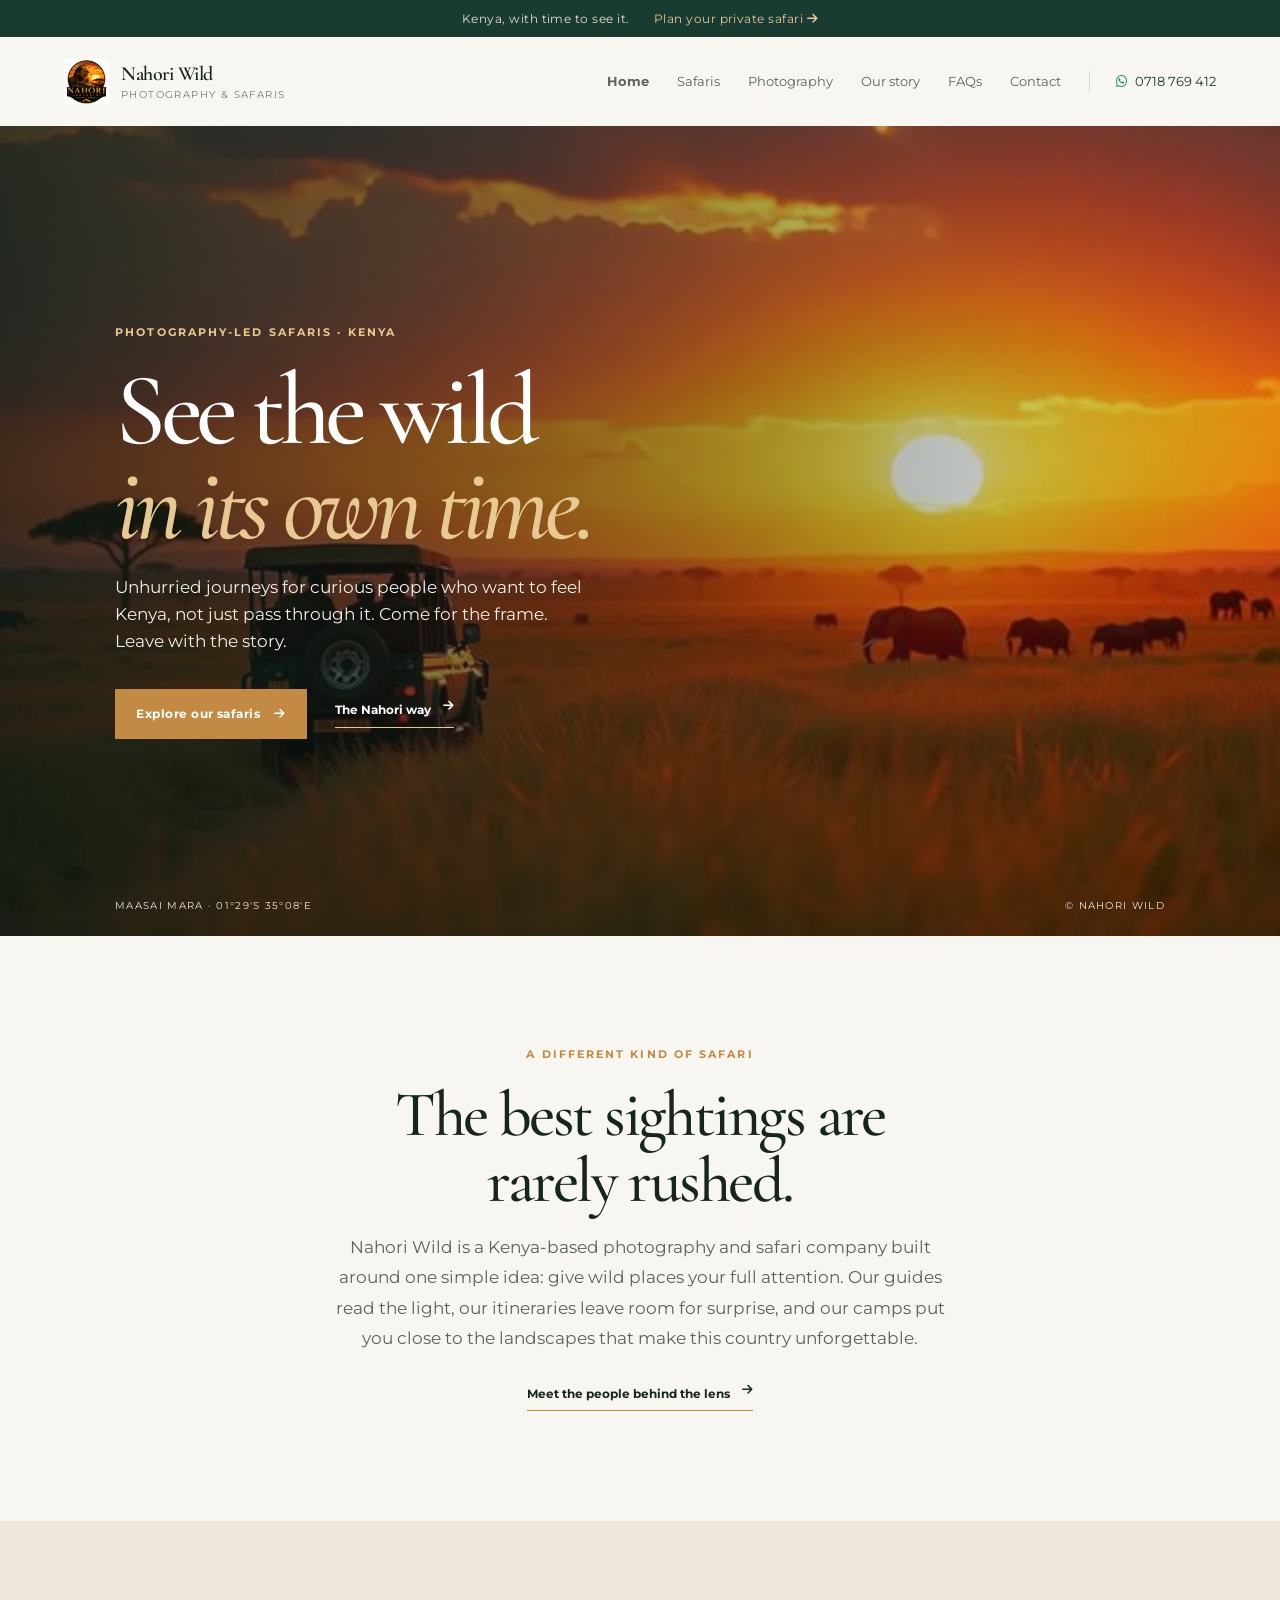
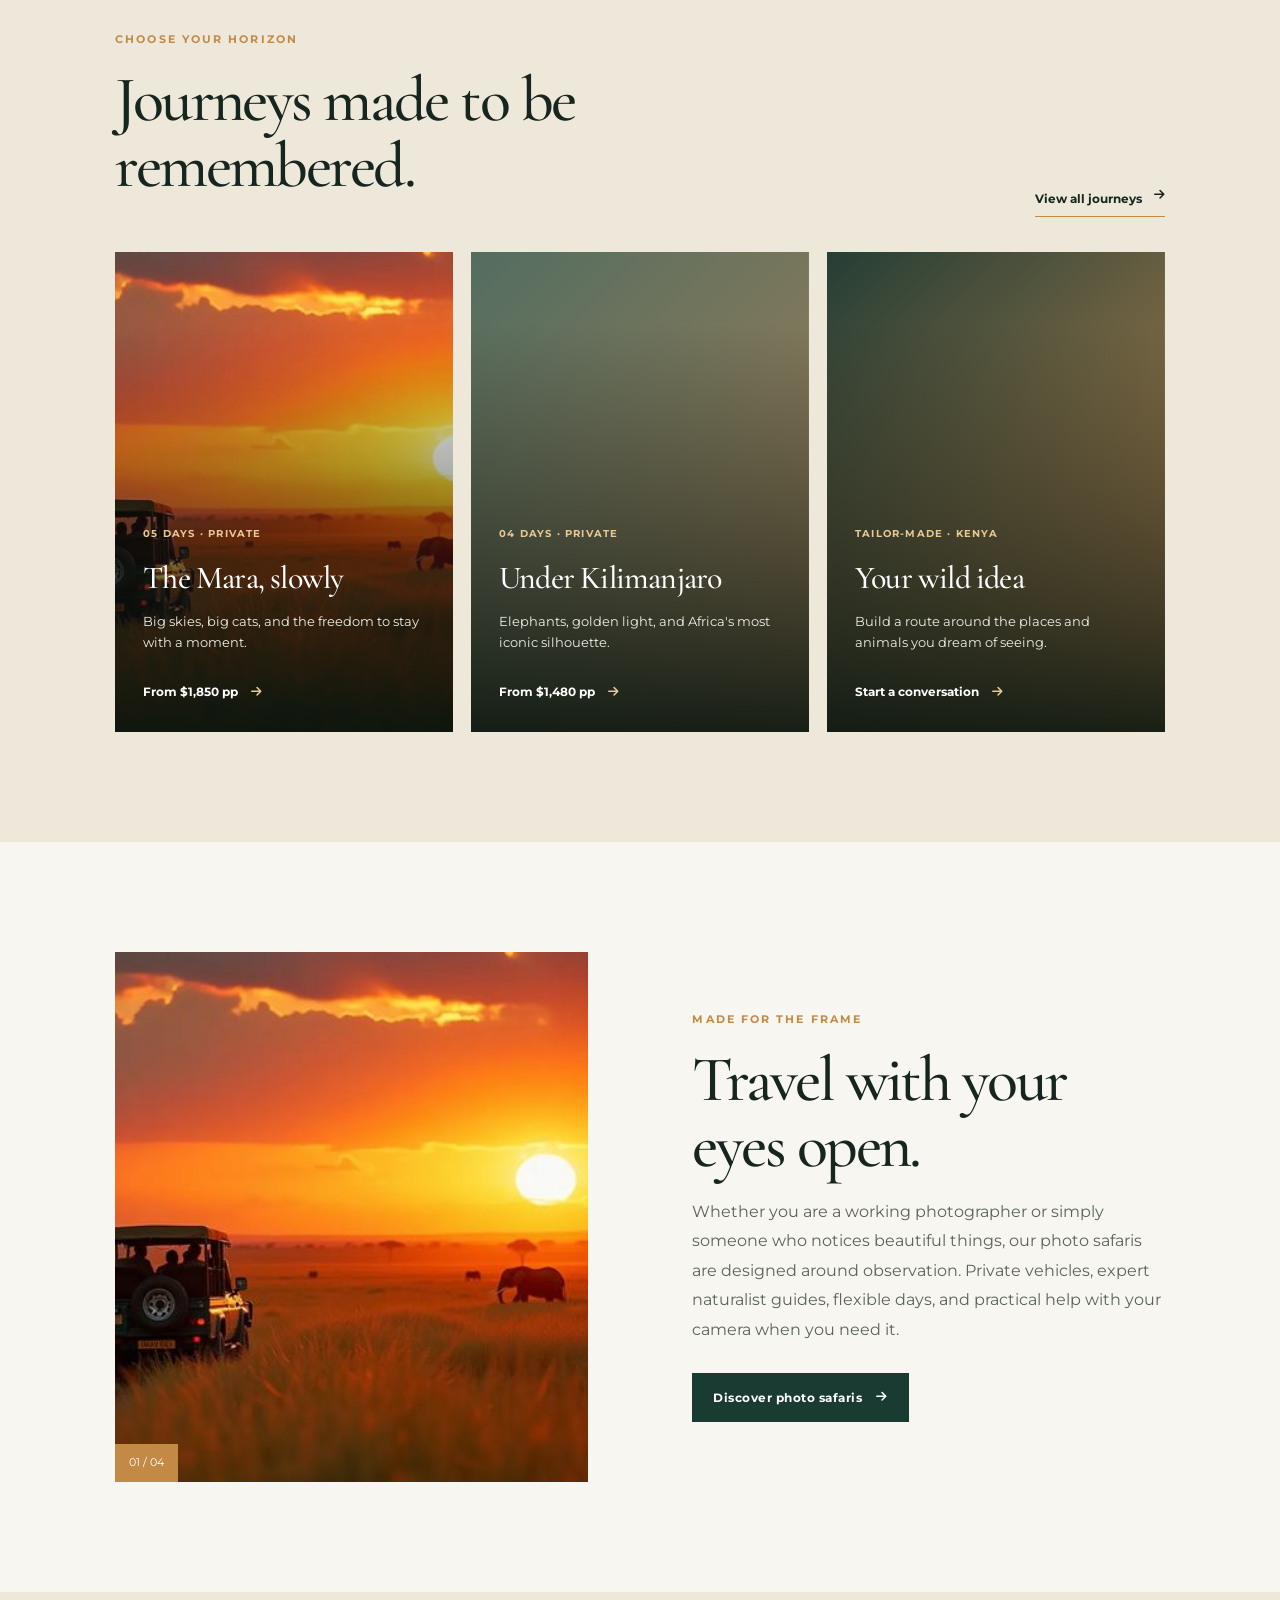
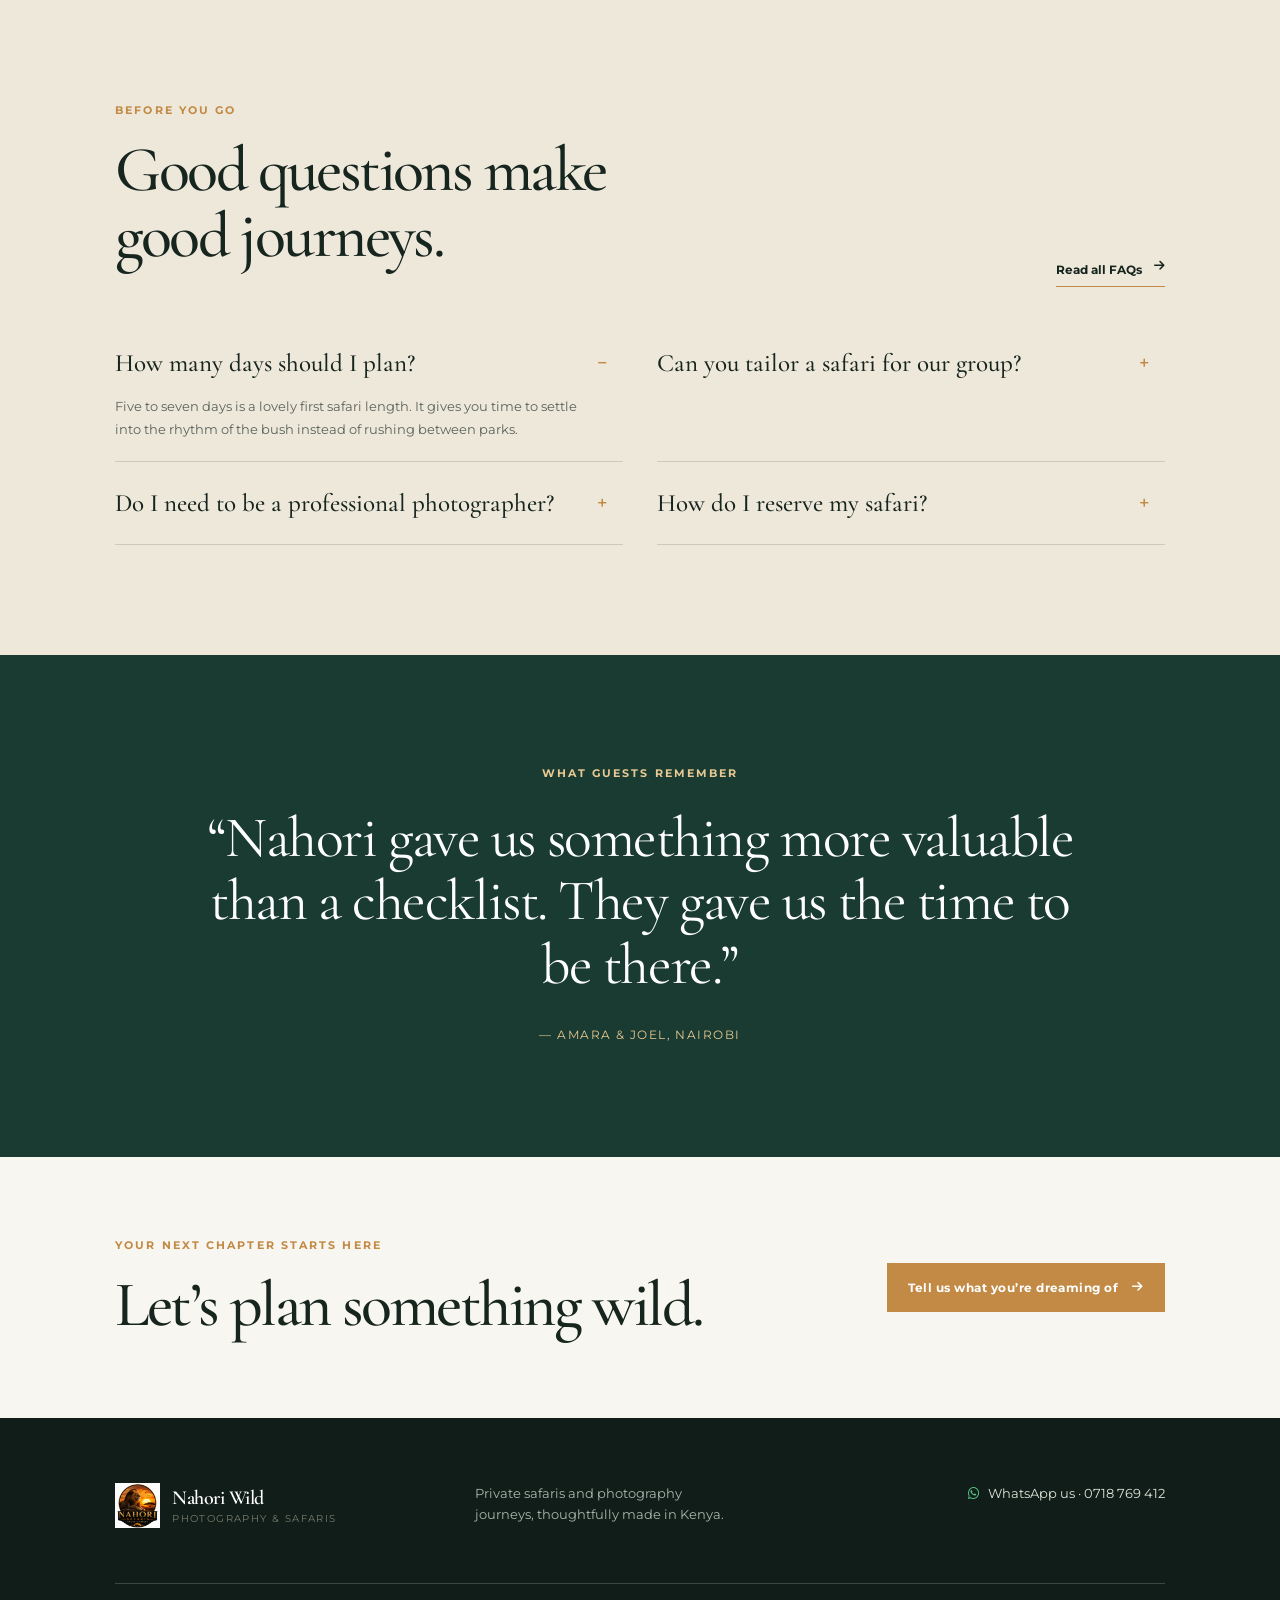
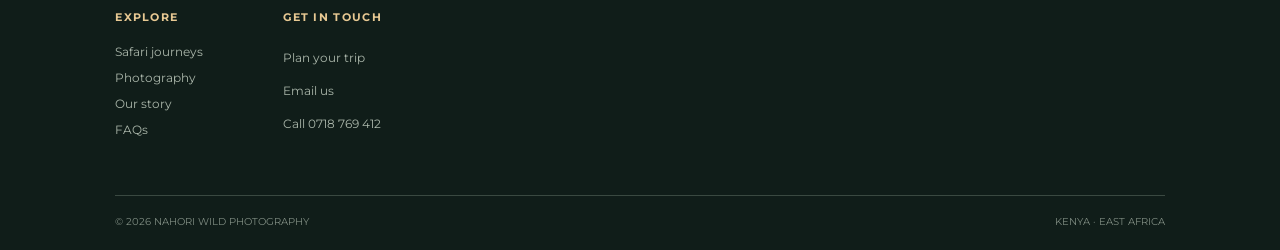
==== index.html @ 4f6eca22 "first commit" ====
<!DOCTYPE html>
<html lang="en">
<head>
  <meta charset="UTF-8"><meta name="viewport" content="width=device-width, initial-scale=1.0">
  <meta name="description" content="Nahori Wild Photography creates thoughtful photography safaris and private Kenya journeys in the Maasai Mara and beyond.">
  <title>Nahori Wild Photography | Kenya, Seen Wildly</title>
  <link rel="preconnect" href="https://fonts.googleapis.com"><link rel="preconnect" href="https://fonts.gstatic.com" crossorigin>
  <link href="https://fonts.googleapis.com/css2?family=DM+Sans:wght@400;500;600;700&family=Fraunces:opsz,wght@9..144,500;600;700&display=swap" rel="stylesheet"><link rel="stylesheet" href="https://cdnjs.cloudflare.com/ajax/libs/font-awesome/6.5.2/css/all.min.css"><link rel="stylesheet" href="index.css">
</head>
<body>
  <div class="announcement"><span>Kenya, with time to see it.</span><a href="contact.html">Plan your private safari <i class="fa-solid fa-arrow-right"></i></a></div>
  <header class="site-header"><a class="brand" href="index.html"><img src="images/logo.png" alt="Nahori Wild Photography logo"><span><strong>Nahori Wild</strong><small>Photography &amp; Safaris</small></span></a><button class="menu-toggle" aria-label="Open navigation"><i class="fa-solid fa-bars"></i></button><nav class="main-nav"><a class="active" href="index.html">Home</a><a href="safaris.html">Safaris</a><a href="photography.html">Photography</a><a href="about.html">Our story</a><a href="faq.html">FAQs</a><a href="contact.html">Contact</a><a class="nav-call" href="https://wa.me/254718769412"><i class="fa-brands fa-whatsapp"></i> 0718 769 412</a></nav></header>
  <main>
    <section class="hero-home"><div class="hero-copy"><p class="eyebrow light">Photography-led safaris · Kenya</p><h1>See the wild<br><em>in its own time.</em></h1><p class="hero-lede">Unhurried journeys for curious people who want to feel Kenya, not just pass through it. Come for the frame. Leave with the story.</p><div class="hero-actions"><a class="button button-gold" href="safaris.html">Explore our safaris <i class="fa-solid fa-arrow-right"></i></a><a class="text-link light" href="photography.html">The Nahori way <i class="fa-solid fa-arrow-right"></i></a></div></div><div class="hero-credit"><span>Maasai Mara · 01°29′S 35°08′E</span><span>© Nahori Wild</span></div></section>
    <section class="intro section-pad narrow"><p class="eyebrow">A different kind of safari</p><h2>The best sightings are rarely rushed.</h2><p class="intro-text">Nahori Wild is a Kenya-based photography and safari company built around one simple idea: give wild places your full attention. Our guides read the light, our itineraries leave room for surprise, and our camps put you close to the landscapes that make this country unforgettable.</p><a class="text-link" href="about.html">Meet the people behind the lens <i class="fa-solid fa-arrow-right"></i></a></section>
    <section class="feature-band section-pad"><div class="section-heading"><p class="eyebrow">Choose your horizon</p><h2>Journeys made to be remembered.</h2><a class="text-link" href="safaris.html">View all journeys <i class="fa-solid fa-arrow-right"></i></a></div><div class="journey-grid"><a class="journey-card journey-mara" href="safaris.html#mara"><div><span>05 days · private</span><h3>The Mara, slowly</h3><p>Big skies, big cats, and the freedom to stay with a moment.</p><strong>From $1,850 pp <i class="fa-solid fa-arrow-right"></i></strong></div></a><a class="journey-card journey-amboseli" href="safaris.html#amboseli"><div><span>04 days · private</span><h3>Under Kilimanjaro</h3><p>Elephants, golden light, and Africa's most iconic silhouette.</p><strong>From $1,480 pp <i class="fa-solid fa-arrow-right"></i></strong></div></a><a class="journey-card journey-custom" href="contact.html"><div><span>Tailor-made · Kenya</span><h3>Your wild idea</h3><p>Build a route around the places and animals you dream of seeing.</p><strong>Start a conversation <i class="fa-solid fa-arrow-right"></i></strong></div></a></div></section>
    <section class="split-story section-pad"><div class="story-image"><img src="images/hero.jpeg" alt="Wildlife and landscape of the Maasai Mara"><span>01 / 04</span></div><div class="story-copy"><p class="eyebrow">Made for the frame</p><h2>Travel with your eyes open.</h2><p>Whether you are a working photographer or simply someone who notices beautiful things, our photo safaris are designed around observation. Private vehicles, expert naturalist guides, flexible days, and practical help with your camera when you need it.</p><a class="button button-dark" href="photography.html">Discover photo safaris <i class="fa-solid fa-arrow-right"></i></a></div></section>
    <section class="faq-home section-pad"><div class="section-heading"><p class="eyebrow">Before you go</p><h2>Good questions make good journeys.</h2><a class="text-link" href="faq.html">Read all FAQs <i class="fa-solid fa-arrow-right"></i></a></div><div class="faq-home-grid"><details open><summary>How many days should I plan?</summary><p>Five to seven days is a lovely first safari length. It gives you time to settle into the rhythm of the bush instead of rushing between parks.</p></details><details><summary>Can you tailor a safari for our group?</summary><p>Yes. We shape every private journey around your dates, interests, pace, accommodation style, and budget.</p></details><details><summary>Do I need to be a professional photographer?</summary><p>Not at all. Our photography journeys welcome phone photographers, beginners, enthusiasts, and working professionals.</p></details><details><summary>How do I reserve my safari?</summary><p>Send us an enquiry or WhatsApp us on 0718 769 412. We will talk through your idea and prepare a tailored proposal.</p></details></div></section>
    <section class="quote-section"><p class="eyebrow light">What guests remember</p><blockquote>“Nahori gave us something more valuable than a checklist. They gave us the time to be there.”</blockquote><cite>— Amara &amp; Joel, Nairobi</cite></section><section class="cta-strip"><div><p class="eyebrow">Your next chapter starts here</p><h2>Let’s plan something wild.</h2></div><a class="button button-gold" href="contact.html">Tell us what you’re dreaming of <i class="fa-solid fa-arrow-right"></i></a></section>
  </main>
  <footer class="site-footer"><div class="footer-main"><a class="brand brand-footer" href="index.html"><img src="images/logo.png" alt=""><span><strong>Nahori Wild</strong><small>Photography &amp; Safaris</small></span></a><p>Private safaris and photography journeys, thoughtfully made in Kenya.</p><a class="footer-whatsapp" href="https://wa.me/254718769412"><i class="fa-brands fa-whatsapp"></i> WhatsApp us · 0718 769 412</a></div><div class="footer-links"><div><b>Explore</b><a href="safaris.html">Safari journeys</a><a href="photography.html">Photography</a><a href="about.html">Our story</a><a href="faq.html">FAQs</a></div><div><b>Get in touch</b><a href="contact.html">Plan your trip</a><a href="mailto:nahoriwildphotography@gmail.com">Email us</a><a href="tel:+254718769412">Call 0718 769 412</a></div></div><div class="footer-bottom"><span>© 2026 Nahori Wild Photography</span><span>Kenya · East Africa</span></div></footer><script src="site.js"></script>
</body>
</html>
---- index.css ----
@import url('https://fonts.googleapis.com/css2?family=Cormorant+Garamond:ital,wght@0,400;0,500;0,600;1,400;1,500&family=Montserrat:wght@400;500;600;700&display=swap');
.faq-layout{display:grid;gap:10%;grid-template-columns:.75fr 1.25fr}.faq-intro h2{font-family:'Cormorant Garamond',serif;font-size:55px;font-weight:500;line-height:1.02;margin:18px 0}.faq-intro>p:not(.eyebrow){color:#5a625b;font-size:15px;line-height:1.8;margin-bottom:28px}.faq-list{border-top:1px solid var(--line)}.faq-list details{border-bottom:1px solid var(--line);padding:22px 0}.faq-list summary{align-items:center;cursor:pointer;display:flex;font-family:'Cormorant Garamond',serif;font-size:27px;font-weight:500;justify-content:space-between;list-style:none;padding-right:30px}.faq-list summary::-webkit-details-marker{display:none}.faq-list summary:after{color:var(--gold);content:'+';font-family:'Montserrat',sans-serif;font-size:20px;font-weight:400}.faq-list details[open] summary:after{content:'−'}.faq-list details p{color:#5a625b;font-size:14px;line-height:1.85;margin:14px 35px 0 0;max-width:650px}@media(max-width:800px){.faq-layout{grid-template-columns:1fr}.faq-intro h2{font-size:45px}.faq-list{margin-top:15px}.faq-list summary{font-size:24px}}
.faq-home{background:var(--sand)}.faq-home-grid{display:grid;gap:0 34px;grid-template-columns:repeat(2,1fr)}.faq-home-grid details{border-bottom:1px solid #cfc9bb;padding:21px 0}.faq-home-grid summary{align-items:center;cursor:pointer;display:flex;font-family:'Cormorant Garamond',serif;font-size:25px;font-weight:500;justify-content:space-between;list-style:none;padding-right:16px}.faq-home-grid summary::-webkit-details-marker{display:none}.faq-home-grid summary:after{color:var(--gold);content:'+';font-family:'Montserrat',sans-serif;font-size:18px}.faq-home-grid details[open] summary:after{content:'−'}.faq-home-grid p{color:#5a625b;font-size:13px;line-height:1.75;margin-top:12px;max-width:470px}
@media(max-width:800px){.faq-home-grid{grid-template-columns:1fr}.faq-home-grid summary{font-size:23px}}
body{font-family:'Montserrat',sans-serif!important}
.brand strong,.hero-copy h1,.intro h2,.section-heading h2,.story-copy h2,.cta-strip h2,.journey-card h3,.quote-section blockquote,.page-hero h1,.content-card h2,.contact-info h2,.about-block h2{font-family:'Cormorant Garamond',serif!important;letter-spacing:-.025em}
.brand strong{font-size:24px}
.hero-copy h1{font-weight:500;line-height:.85}
.intro h2,.section-heading h2,.story-copy h2,.cta-strip h2,.about-block h2{font-weight:500}
:root{--ink:#17251f;--forest:#193b31;--moss:#365d4c;--gold:#c28a45;--sand:#eee8db;--paper:#f8f6f0;--line:#d8d8ca;--white:#fff}*{box-sizing:border-box;margin:0;padding:0}html{scroll-behavior:smooth}body{background:var(--paper);color:var(--ink);font-family:'DM Sans',sans-serif;line-height:1.6}a{color:inherit;text-decoration:none}.announcement{background:var(--forest);color:#e8dfcc;display:flex;justify-content:center;gap:24px;padding:9px 5%;font-size:12px;letter-spacing:.04em}.announcement a{color:#e8c993}.site-header{align-items:center;background:var(--paper);display:flex;justify-content:space-between;padding:22px 5%;position:relative;z-index:5}.brand{align-items:center;display:flex;gap:12px}.brand img{height:45px;object-fit:contain;width:45px}.brand span{display:grid;line-height:1.1}.brand strong{font-family:Fraunces,serif;font-size:20px;font-weight:600}.brand small{color:#777b6c;font-size:10px;letter-spacing:.14em;margin-top:4px;text-transform:uppercase}.main-nav{align-items:center;display:flex;gap:28px;font-size:13px}.main-nav>a:not(.nav-call){color:#59655b}.main-nav>a:not(.nav-call):hover,.main-nav .active{color:var(--ink);font-weight:700}.nav-call{border-left:1px solid var(--line);color:var(--forest);padding-left:26px}.nav-call i{color:#258b58;margin-right:5px}.menu-toggle{background:none;border:0;color:var(--ink);display:none;font-size:22px}.hero-home{background:linear-gradient(90deg,rgba(12,27,22,.72),rgba(12,27,22,.1)),url('images/hero.jpeg') center/cover;display:flex;flex-direction:column;justify-content:center;min-height:calc(100vh - 90px);padding:9%;position:relative}.hero-copy{color:#fff;max-width:680px}.eyebrow{color:var(--gold);font-size:11px;font-weight:700;letter-spacing:.19em;text-transform:uppercase}.eyebrow.light{color:#e8c993}.hero-copy h1{font-family:Fraunces,serif;font-size:clamp(54px,8vw,112px);font-weight:500;letter-spacing:-.055em;line-height:.92;margin:22px 0}.hero-copy h1 em{color:#e8c993;font-style:italic}.hero-lede{color:#f0efe8;font-size:17px;max-width:480px}.hero-actions{align-items:center;display:flex;gap:28px;margin-top:34px}.button{align-items:center;display:inline-flex;font-size:12px;font-weight:700;gap:14px;letter-spacing:.04em;padding:15px 21px;transition:.25s}.button:hover{transform:translateY(-3px)}.button-gold{background:var(--gold);color:#fff}.button-gold:hover{background:#aa7130}.button-dark{background:var(--forest);color:#fff}.text-link{border-bottom:1px solid var(--gold);display:inline-flex;font-size:12px;font-weight:700;gap:12px;padding-bottom:7px}.text-link.light{border-color:#e8c993;color:#fff}.hero-credit{bottom:22px;color:#e9e8de;display:flex;font-size:10px;justify-content:space-between;left:9%;letter-spacing:.13em;position:absolute;right:9%;text-transform:uppercase}.section-pad{padding:110px 9%}.narrow{margin:auto;max-width:850px;text-align:center}.intro h2,.section-heading h2,.story-copy h2,.cta-strip h2{font-family:Fraunces,serif;font-size:clamp(36px,5vw,65px);font-weight:500;letter-spacing:-.04em;line-height:1.03;margin:18px 0}.intro-text{color:#5a625b;font-size:17px;line-height:1.8;margin:0 auto 26px;max-width:700px}.feature-band{background:var(--sand)}.section-heading{align-items:end;display:grid;grid-template-columns:1fr auto;margin-bottom:35px}.section-heading h2{grid-column:1;max-width:500px}.section-heading .text-link{grid-column:2;grid-row:2}.journey-grid{display:grid;gap:18px;grid-template-columns:repeat(3,1fr)}.journey-card{align-items:end;background-position:center;background-size:cover;color:#fff;display:flex;min-height:480px;overflow:hidden;position:relative}.journey-card:before{background:linear-gradient(transparent 15%,rgba(8,20,15,.9));content:'';inset:0;position:absolute}.journey-card>div{padding:28px;position:relative}.journey-card span{color:#e8c993;font-size:10px;font-weight:700;letter-spacing:.12em;text-transform:uppercase}.journey-card h3{font-family:Fraunces,serif;font-size:32px;font-weight:500;margin:8px 0}.journey-card p{color:#eef0e8;font-size:13px;margin-bottom:25px}.journey-card strong{font-size:12px}.journey-card strong i{color:#e8c993;margin-left:10px}.journey-mara{background-image:url('images/hero.jpeg')}.journey-amboseli{background-image:linear-gradient(135deg,#536d60,#a98257)}.journey-custom{background-image:linear-gradient(135deg,#263e35,#bd8950)}.split-story{align-items:center;display:grid;gap:10%;grid-template-columns:1fr 1fr}.story-image{position:relative}.story-image img{display:block;height:530px;object-fit:cover;width:100%}.story-image span{background:var(--gold);bottom:0;color:#fff;font-size:11px;left:0;padding:10px 14px;position:absolute}.story-copy{max-width:470px}.story-copy p:not(.eyebrow){color:#5a625b;font-size:16px;line-height:1.85;margin:0 0 28px}.quote-section{background:var(--forest);color:#fff;padding:110px 15%;text-align:center}.quote-section blockquote{font-family:Fraunces,serif;font-size:clamp(30px,4.5vw,58px);line-height:1.1;margin:24px auto;max-width:950px}.quote-section cite{color:#e8c993;font-size:12px;font-style:normal;letter-spacing:.12em;text-transform:uppercase}.cta-strip{align-items:center;display:flex;justify-content:space-between;padding:80px 9%}.cta-strip h2{margin-bottom:0}.site-footer{background:#101d19;color:#dfe4d8;padding:65px 9% 20px}.footer-main{align-items:start;display:grid;grid-template-columns:1fr 1fr 1fr;gap:30px}.brand-footer strong{color:#fff}.footer-main>p{color:#aab6aa;font-size:13px;max-width:250px}.footer-whatsapp{font-size:13px;text-align:right}.footer-whatsapp i{color:#5bc487;margin-right:6px}.footer-links{border-top:1px solid #3a4941;display:flex;gap:80px;margin-top:55px;padding-top:25px}.footer-links div{display:grid;gap:7px}.footer-links b{color:#e8c993;font-size:11px;letter-spacing:.12em;margin-bottom:8px;text-transform:uppercase}.footer-links a{color:#aab6aa;font-size:12px}.footer-links a:hover{color:#fff}.footer-bottom{border-top:1px solid #3a4941;color:#7f8c82;display:flex;font-size:10px;justify-content:space-between;margin-top:55px;padding-top:18px;text-transform:uppercase}.page-hero{background:var(--forest);color:#fff;padding:105px 9% 90px}.page-hero h1{font-family:Fraunces,serif;font-size:clamp(50px,7vw,96px);font-weight:500;letter-spacing:-.05em;line-height:.95;margin-top:20px;max-width:850px}.page-hero p:last-child{color:#ced7cb;font-size:17px;margin-top:25px;max-width:510px}.content-grid{display:grid;gap:30px;grid-template-columns:repeat(2,1fr)}.content-card{background:#fff;border-top:4px solid var(--gold);padding:35px}.content-card h2{font-family:Fraunces,serif;font-size:35px;font-weight:500;margin:15px 0}.content-card p{color:#5a625b;font-size:14px;line-height:1.8}.details{color:#6d776f;font-size:12px;margin:20px 0}.contact-layout{display:grid;gap:80px;grid-template-columns:.8fr 1.2fr}.contact-info h2{font-family:Fraunces,serif;font-size:50px;font-weight:500;line-height:1.05;margin:15px 0 25px}.contact-info>p{color:#5a625b}.contact-list{display:grid;gap:15px;margin-top:28px}.contact-list a{font-weight:600}.contact-list i{color:var(--gold);margin-right:12px;width:16px}.enquiry-form{display:grid;gap:16px;grid-template-columns:1fr 1fr}.enquiry-form label{color:#59655b;font-size:11px;font-weight:700;letter-spacing:.08em;text-transform:uppercase}.enquiry-form input,.enquiry-form textarea,.enquiry-form select{background:transparent;border:0;border-bottom:1px solid #bfc6bb;border-radius:0;font:inherit;margin-top:7px;outline:0;padding:12px 0;width:100%}.enquiry-form textarea{min-height:120px;resize:vertical}.enquiry-form .wide{grid-column:1/-1}.enquiry-form button{border:0;cursor:pointer}.form-feedback{color:var(--moss);font-size:13px}.about-block{display:grid;gap:10%;grid-template-columns:1fr 1fr}.about-block p{color:#5a625b;font-size:17px;line-height:1.9}.about-block h2{font-family:Fraunces,serif;font-size:55px;font-weight:500;line-height:1.05}@media(max-width:800px){.announcement{font-size:10px;gap:10px}.site-header{padding:17px 6%}.menu-toggle{display:block}.main-nav{background:var(--paper);display:none;flex-direction:column;gap:20px;left:0;padding:25px 6%;position:absolute;right:0;top:80px}.main-nav.open{display:flex}.nav-call{border-left:0;padding-left:0}.hero-home{min-height:680px;padding:80px 7%}.hero-credit{left:7%;right:7%}.hero-actions{align-items:start;flex-direction:column;gap:22px}.section-pad{padding:75px 7%}.section-heading{display:block}.section-heading .text-link{margin-top:20px}.journey-grid,.content-grid,.contact-layout,.about-block{grid-template-columns:1fr}.journey-card{min-height:400px}.split-story{gap:45px}.story-image img{height:370px}.quote-section{padding:75px 8%}.cta-strip{align-items:start;flex-direction:column;gap:25px;padding:65px 7%}.footer-main{grid-template-columns:1fr;gap:25px}.footer-whatsapp{text-align:left}.footer-links{gap:45px}.page-hero{padding:75px 7%}.contact-info h2,.about-block h2{font-size:44px}.enquiry-form{grid-template-columns:1fr}.enquiry-form .wide{grid-column:auto}}
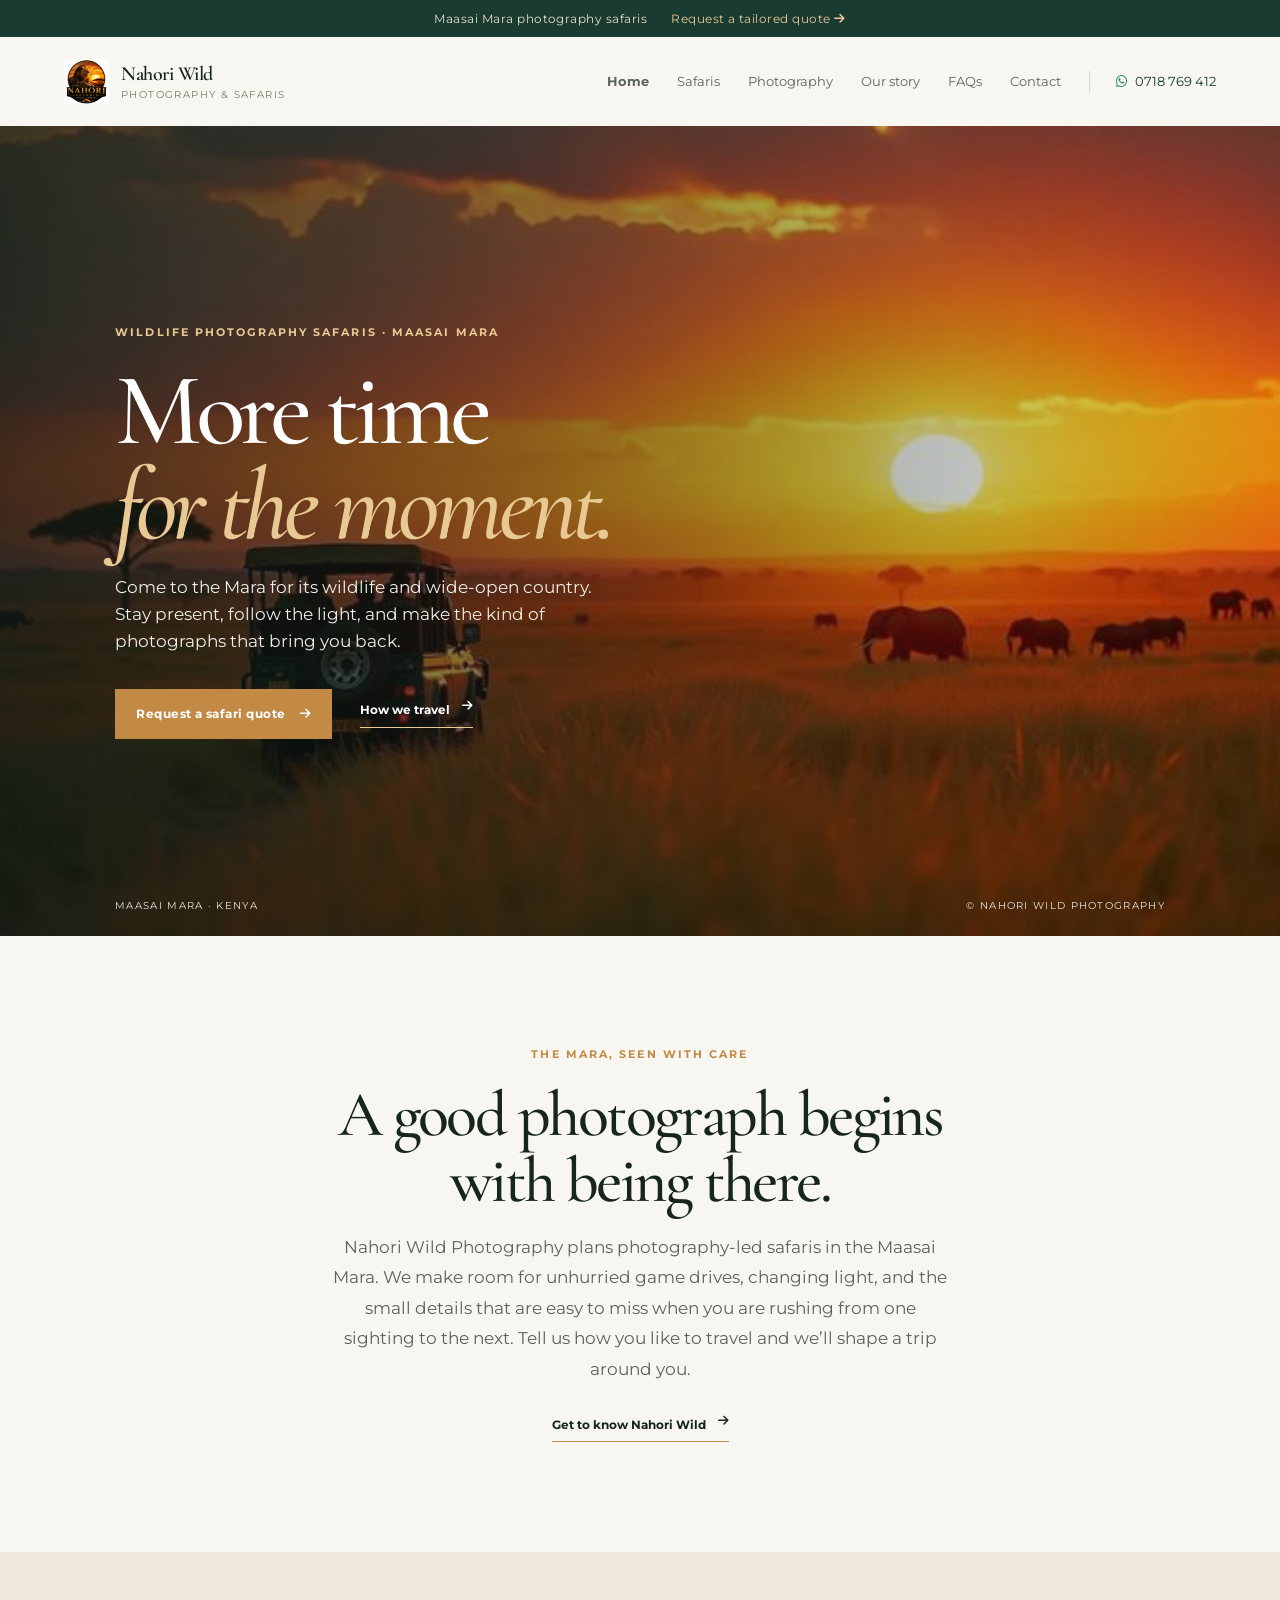
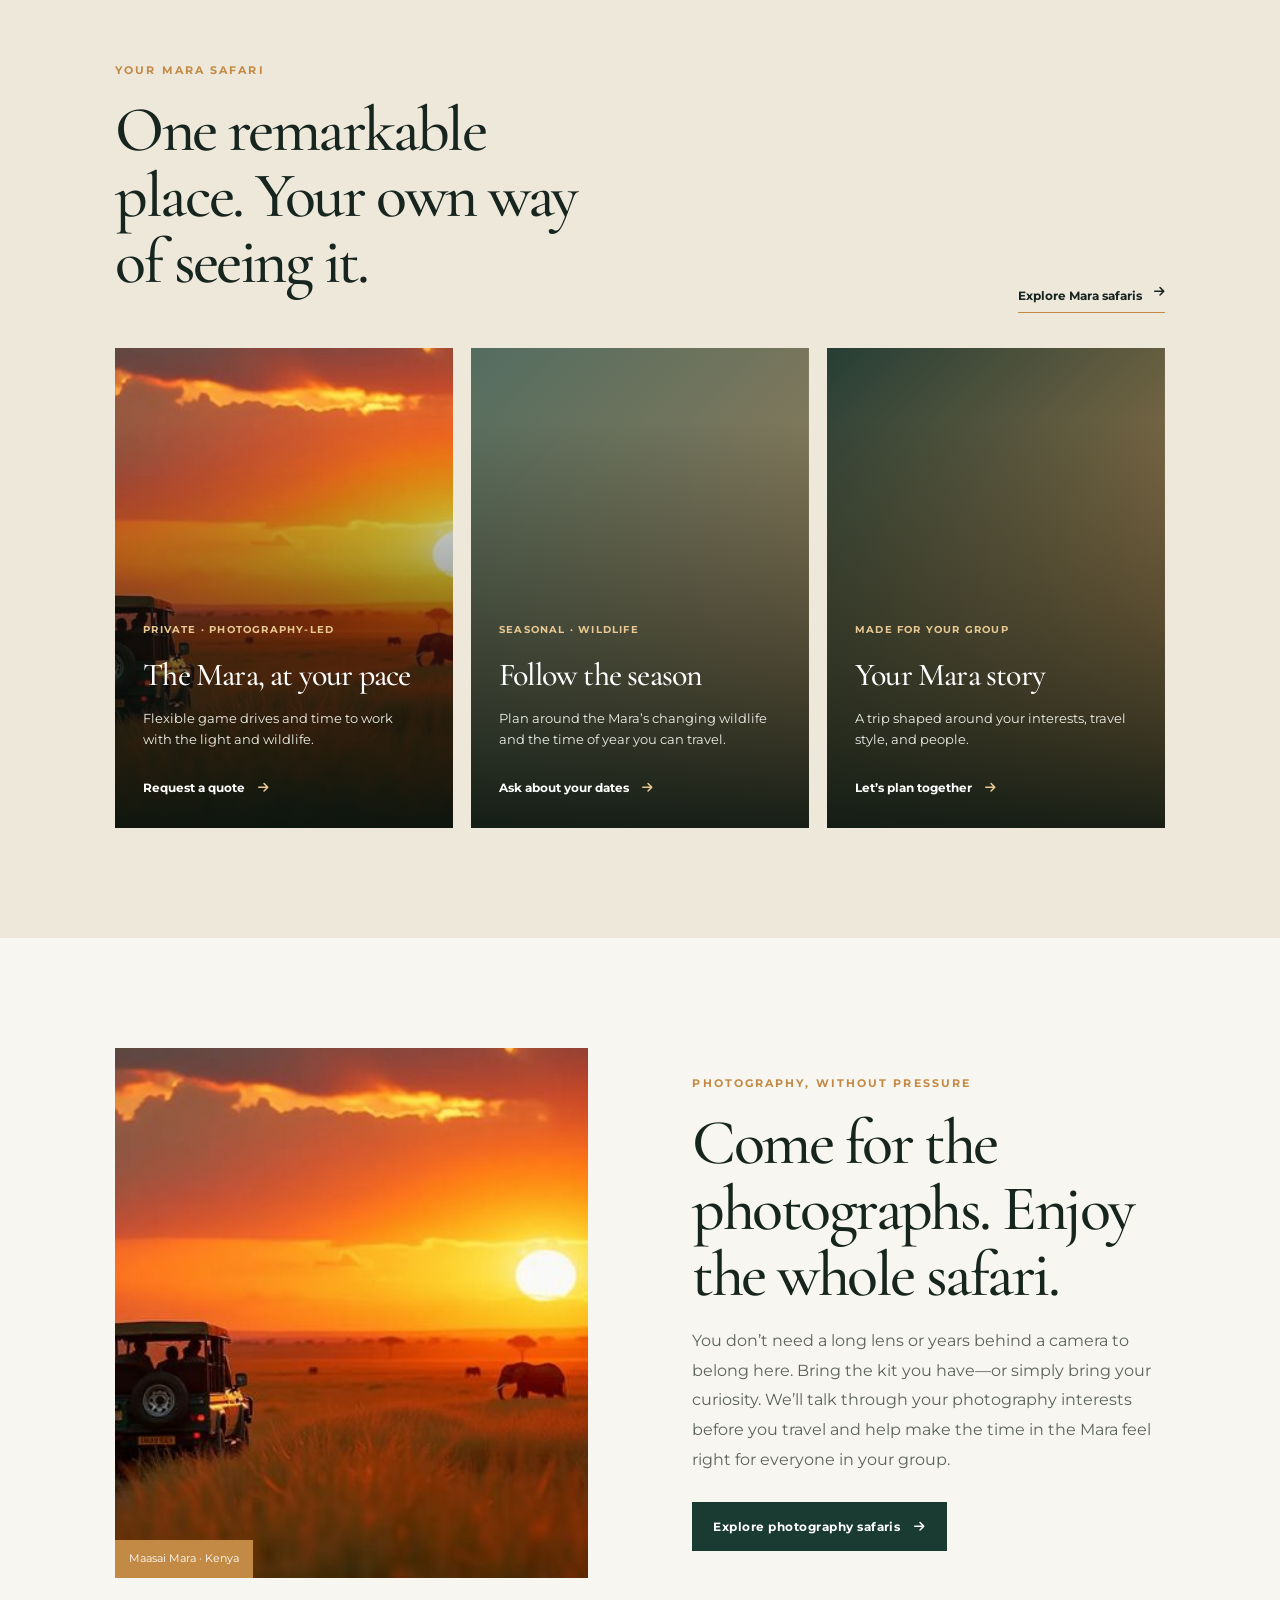
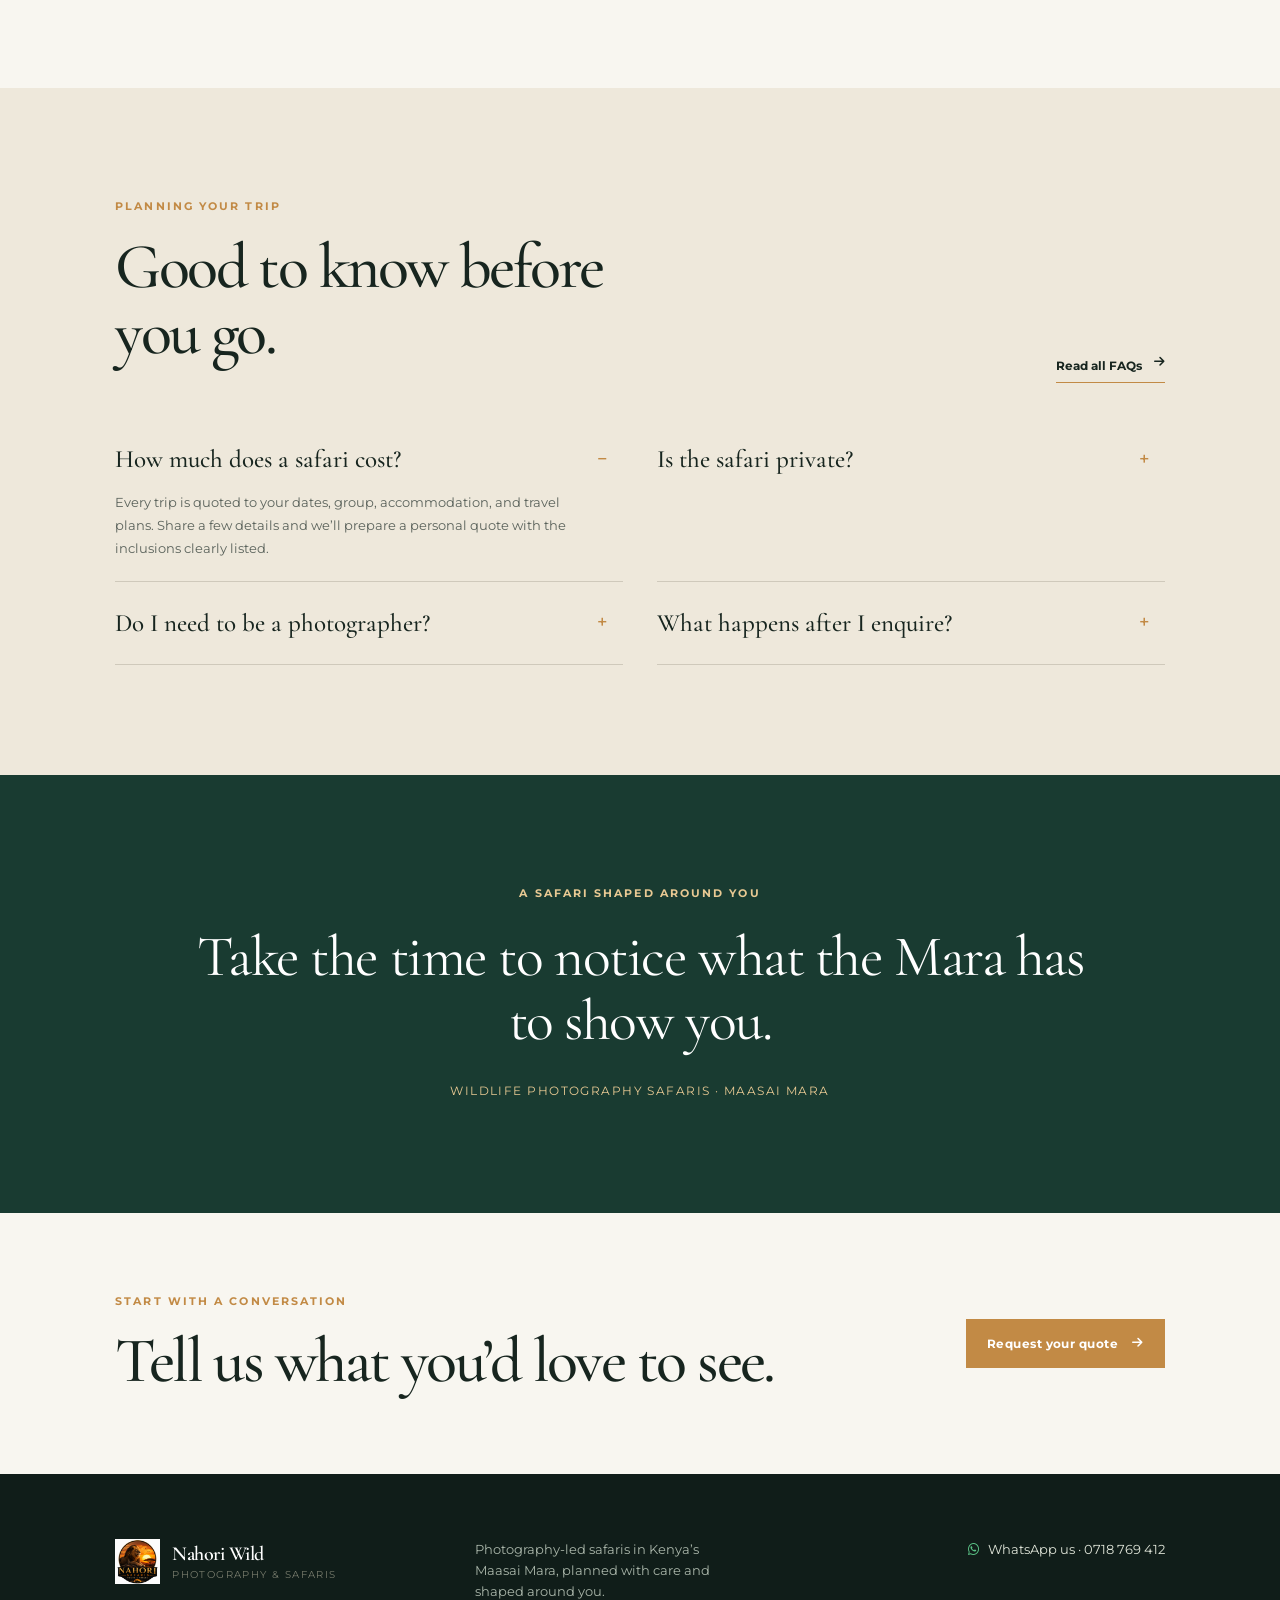
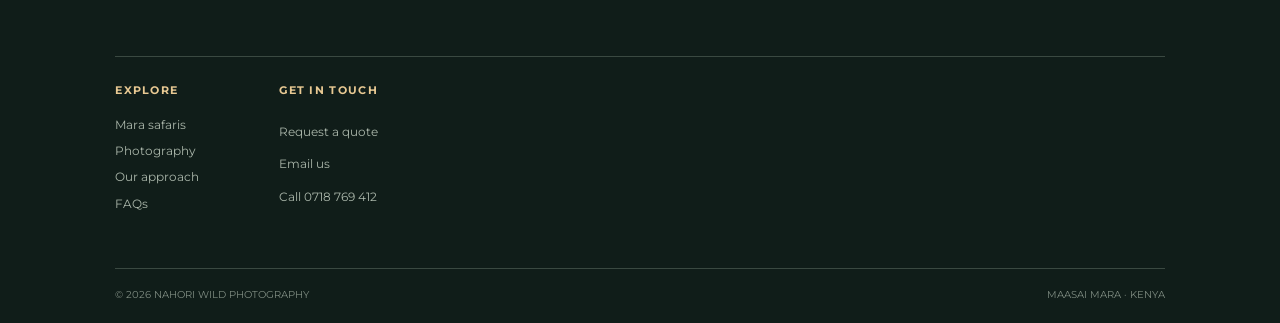
==== commit 71632696: "updates" ====
--- a/index.html
+++ b/index.html
@@ -2,22 +2,22 @@
 <html lang="en">
 <head>
   <meta charset="UTF-8"><meta name="viewport" content="width=device-width, initial-scale=1.0">
-  <meta name="description" content="Nahori Wild Photography creates thoughtful photography safaris and private Kenya journeys in the Maasai Mara and beyond.">
-  <title>Nahori Wild Photography | Kenya, Seen Wildly</title>
+  <meta name="description" content="Plan a photography-led Maasai Mara safari with Nahori Wild Photography. Thoughtful, tailor-made trips with a personal quote for every enquiry.">
+  <title>Nahori Wild Photography | Maasai Mara Safaris</title>
   <link rel="preconnect" href="https://fonts.googleapis.com"><link rel="preconnect" href="https://fonts.gstatic.com" crossorigin>
   <link href="https://fonts.googleapis.com/css2?family=DM+Sans:wght@400;500;600;700&family=Fraunces:opsz,wght@9..144,500;600;700&display=swap" rel="stylesheet"><link rel="stylesheet" href="https://cdnjs.cloudflare.com/ajax/libs/font-awesome/6.5.2/css/all.min.css"><link rel="stylesheet" href="index.css">
 </head>
 <body>
-  <div class="announcement"><span>Kenya, with time to see it.</span><a href="contact.html">Plan your private safari <i class="fa-solid fa-arrow-right"></i></a></div>
+  <div class="announcement"><span>Maasai Mara photography safaris</span><a href="contact.html">Request a tailored quote <i class="fa-solid fa-arrow-right"></i></a></div>
   <header class="site-header"><a class="brand" href="index.html"><img src="images/logo.png" alt="Nahori Wild Photography logo"><span><strong>Nahori Wild</strong><small>Photography &amp; Safaris</small></span></a><button class="menu-toggle" aria-label="Open navigation"><i class="fa-solid fa-bars"></i></button><nav class="main-nav"><a class="active" href="index.html">Home</a><a href="safaris.html">Safaris</a><a href="photography.html">Photography</a><a href="about.html">Our story</a><a href="faq.html">FAQs</a><a href="contact.html">Contact</a><a class="nav-call" href="https://wa.me/254718769412"><i class="fa-brands fa-whatsapp"></i> 0718 769 412</a></nav></header>
   <main>
-    <section class="hero-home"><div class="hero-copy"><p class="eyebrow light">Photography-led safaris · Kenya</p><h1>See the wild<br><em>in its own time.</em></h1><p class="hero-lede">Unhurried journeys for curious people who want to feel Kenya, not just pass through it. Come for the frame. Leave with the story.</p><div class="hero-actions"><a class="button button-gold" href="safaris.html">Explore our safaris <i class="fa-solid fa-arrow-right"></i></a><a class="text-link light" href="photography.html">The Nahori way <i class="fa-solid fa-arrow-right"></i></a></div></div><div class="hero-credit"><span>Maasai Mara · 01°29′S 35°08′E</span><span>© Nahori Wild</span></div></section>
-    <section class="intro section-pad narrow"><p class="eyebrow">A different kind of safari</p><h2>The best sightings are rarely rushed.</h2><p class="intro-text">Nahori Wild is a Kenya-based photography and safari company built around one simple idea: give wild places your full attention. Our guides read the light, our itineraries leave room for surprise, and our camps put you close to the landscapes that make this country unforgettable.</p><a class="text-link" href="about.html">Meet the people behind the lens <i class="fa-solid fa-arrow-right"></i></a></section>
-    <section class="feature-band section-pad"><div class="section-heading"><p class="eyebrow">Choose your horizon</p><h2>Journeys made to be remembered.</h2><a class="text-link" href="safaris.html">View all journeys <i class="fa-solid fa-arrow-right"></i></a></div><div class="journey-grid"><a class="journey-card journey-mara" href="safaris.html#mara"><div><span>05 days · private</span><h3>The Mara, slowly</h3><p>Big skies, big cats, and the freedom to stay with a moment.</p><strong>From $1,850 pp <i class="fa-solid fa-arrow-right"></i></strong></div></a><a class="journey-card journey-amboseli" href="safaris.html#amboseli"><div><span>04 days · private</span><h3>Under Kilimanjaro</h3><p>Elephants, golden light, and Africa's most iconic silhouette.</p><strong>From $1,480 pp <i class="fa-solid fa-arrow-right"></i></strong></div></a><a class="journey-card journey-custom" href="contact.html"><div><span>Tailor-made · Kenya</span><h3>Your wild idea</h3><p>Build a route around the places and animals you dream of seeing.</p><strong>Start a conversation <i class="fa-solid fa-arrow-right"></i></strong></div></a></div></section>
-    <section class="split-story section-pad"><div class="story-image"><img src="images/hero.jpeg" alt="Wildlife and landscape of the Maasai Mara"><span>01 / 04</span></div><div class="story-copy"><p class="eyebrow">Made for the frame</p><h2>Travel with your eyes open.</h2><p>Whether you are a working photographer or simply someone who notices beautiful things, our photo safaris are designed around observation. Private vehicles, expert naturalist guides, flexible days, and practical help with your camera when you need it.</p><a class="button button-dark" href="photography.html">Discover photo safaris <i class="fa-solid fa-arrow-right"></i></a></div></section>
-    <section class="faq-home section-pad"><div class="section-heading"><p class="eyebrow">Before you go</p><h2>Good questions make good journeys.</h2><a class="text-link" href="faq.html">Read all FAQs <i class="fa-solid fa-arrow-right"></i></a></div><div class="faq-home-grid"><details open><summary>How many days should I plan?</summary><p>Five to seven days is a lovely first safari length. It gives you time to settle into the rhythm of the bush instead of rushing between parks.</p></details><details><summary>Can you tailor a safari for our group?</summary><p>Yes. We shape every private journey around your dates, interests, pace, accommodation style, and budget.</p></details><details><summary>Do I need to be a professional photographer?</summary><p>Not at all. Our photography journeys welcome phone photographers, beginners, enthusiasts, and working professionals.</p></details><details><summary>How do I reserve my safari?</summary><p>Send us an enquiry or WhatsApp us on 0718 769 412. We will talk through your idea and prepare a tailored proposal.</p></details></div></section>
-    <section class="quote-section"><p class="eyebrow light">What guests remember</p><blockquote>“Nahori gave us something more valuable than a checklist. They gave us the time to be there.”</blockquote><cite>— Amara &amp; Joel, Nairobi</cite></section><section class="cta-strip"><div><p class="eyebrow">Your next chapter starts here</p><h2>Let’s plan something wild.</h2></div><a class="button button-gold" href="contact.html">Tell us what you’re dreaming of <i class="fa-solid fa-arrow-right"></i></a></section>
+    <section class="hero-home"><div class="hero-copy"><p class="eyebrow light">Wildlife photography safaris · Maasai Mara</p><h1>More time<br><em>for the moment.</em></h1><p class="hero-lede">Come to the Mara for its wildlife and wide-open country. Stay present, follow the light, and make the kind of photographs that bring you back.</p><div class="hero-actions"><a class="button button-gold" href="contact.html">Request a safari quote <i class="fa-solid fa-arrow-right"></i></a><a class="text-link light" href="photography.html">How we travel <i class="fa-solid fa-arrow-right"></i></a></div></div><div class="hero-credit"><span>Maasai Mara · Kenya</span><span>© Nahori Wild Photography</span></div></section>
+    <section class="intro section-pad narrow"><p class="eyebrow">The Mara, seen with care</p><h2>A good photograph begins with being there.</h2><p class="intro-text">Nahori Wild Photography plans photography-led safaris in the Maasai Mara. We make room for unhurried game drives, changing light, and the small details that are easy to miss when you are rushing from one sighting to the next. Tell us how you like to travel and we’ll shape a trip around you.</p><a class="text-link" href="about.html">Get to know Nahori Wild <i class="fa-solid fa-arrow-right"></i></a></section>
+    <section class="feature-band section-pad"><div class="section-heading"><p class="eyebrow">Your Mara safari</p><h2>One remarkable place. Your own way of seeing it.</h2><a class="text-link" href="safaris.html">Explore Mara safaris <i class="fa-solid fa-arrow-right"></i></a></div><div class="journey-grid"><a class="journey-card journey-mara" href="safaris.html#private"><div><span>Private · Photography-led</span><h3>The Mara, at your pace</h3><p>Flexible game drives and time to work with the light and wildlife.</p><strong>Request a quote <i class="fa-solid fa-arrow-right"></i></strong></div></a><a class="journey-card journey-amboseli" href="safaris.html#migration"><div><span>Seasonal · Wildlife</span><h3>Follow the season</h3><p>Plan around the Mara’s changing wildlife and the time of year you can travel.</p><strong>Ask about your dates <i class="fa-solid fa-arrow-right"></i></strong></div></a><a class="journey-card journey-custom" href="safaris.html#tailor-made"><div><span>Made for your group</span><h3>Your Mara story</h3><p>A trip shaped around your interests, travel style, and people.</p><strong>Let’s plan together <i class="fa-solid fa-arrow-right"></i></strong></div></a></div></section>
+    <section class="split-story section-pad"><div class="story-image"><img src="images/hero.jpeg" alt="Wildlife and open country in the Maasai Mara"><span>Maasai Mara · Kenya</span></div><div class="story-copy"><p class="eyebrow">Photography, without pressure</p><h2>Come for the photographs. Enjoy the whole safari.</h2><p>You don’t need a long lens or years behind a camera to belong here. Bring the kit you have—or simply bring your curiosity. We’ll talk through your photography interests before you travel and help make the time in the Mara feel right for everyone in your group.</p><a class="button button-dark" href="photography.html">Explore photography safaris <i class="fa-solid fa-arrow-right"></i></a></div></section>
+    <section class="faq-home section-pad"><div class="section-heading"><p class="eyebrow">Planning your trip</p><h2>Good to know before you go.</h2><a class="text-link" href="faq.html">Read all FAQs <i class="fa-solid fa-arrow-right"></i></a></div><div class="faq-home-grid"><details open><summary>How much does a safari cost?</summary><p>Every trip is quoted to your dates, group, accommodation, and travel plans. Share a few details and we’ll prepare a personal quote with the inclusions clearly listed.</p></details><details><summary>Is the safari private?</summary><p>Tell us whether you’d like a private vehicle or are open to other arrangements. We’ll make the options clear in your proposal.</p></details><details><summary>Do I need to be a photographer?</summary><p>No. Photography guidance can be part of the experience, but the safari is for anyone who enjoys wildlife and the outdoors.</p></details><details><summary>What happens after I enquire?</summary><p>We’ll get back to you to learn more, then share a tailored itinerary and quote for you to review.</p></details></div></section>
+    <section class="quote-section"><p class="eyebrow light">A safari shaped around you</p><blockquote>Take the time to notice what the Mara has to show you.</blockquote><cite>Wildlife photography safaris · Maasai Mara</cite></section><section class="cta-strip"><div><p class="eyebrow">Start with a conversation</p><h2>Tell us what you’d love to see.</h2></div><a class="button button-gold" href="contact.html">Request your quote <i class="fa-solid fa-arrow-right"></i></a></section>
   </main>
-  <footer class="site-footer"><div class="footer-main"><a class="brand brand-footer" href="index.html"><img src="images/logo.png" alt=""><span><strong>Nahori Wild</strong><small>Photography &amp; Safaris</small></span></a><p>Private safaris and photography journeys, thoughtfully made in Kenya.</p><a class="footer-whatsapp" href="https://wa.me/254718769412"><i class="fa-brands fa-whatsapp"></i> WhatsApp us · 0718 769 412</a></div><div class="footer-links"><div><b>Explore</b><a href="safaris.html">Safari journeys</a><a href="photography.html">Photography</a><a href="about.html">Our story</a><a href="faq.html">FAQs</a></div><div><b>Get in touch</b><a href="contact.html">Plan your trip</a><a href="mailto:nahoriwildphotography@gmail.com">Email us</a><a href="tel:+254718769412">Call 0718 769 412</a></div></div><div class="footer-bottom"><span>© 2026 Nahori Wild Photography</span><span>Kenya · East Africa</span></div></footer><script src="site.js"></script>
+  <footer class="site-footer"><div class="footer-main"><a class="brand brand-footer" href="index.html"><img src="images/logo.png" alt=""><span><strong>Nahori Wild</strong><small>Photography &amp; Safaris</small></span></a><p>Photography-led safaris in Kenya’s Maasai Mara, planned with care and shaped around you.</p><a class="footer-whatsapp" href="https://wa.me/254718769412"><i class="fa-brands fa-whatsapp"></i> WhatsApp us · 0718 769 412</a></div><div class="footer-links"><div><b>Explore</b><a href="safaris.html">Mara safaris</a><a href="photography.html">Photography</a><a href="about.html">Our approach</a><a href="faq.html">FAQs</a></div><div><b>Get in touch</b><a href="contact.html">Request a quote</a><a href="mailto:nahoriwildphotography@gmail.com">Email us</a><a href="tel:+254718769412">Call 0718 769 412</a></div></div><div class="footer-bottom"><span>© 2026 Nahori Wild Photography</span><span>Maasai Mara · Kenya</span></div></footer><script src="site.js"></script>
 </body>
 </html>
--- a/index.css
+++ b/index.css
@@ -7,4 +7,5 @@
 .brand strong{font-size:24px}
 .hero-copy h1{font-weight:500;line-height:.85}
 .intro h2,.section-heading h2,.story-copy h2,.cta-strip h2,.about-block h2{font-weight:500}
-:root{--ink:#17251f;--forest:#193b31;--moss:#365d4c;--gold:#c28a45;--sand:#eee8db;--paper:#f8f6f0;--line:#d8d8ca;--white:#fff}*{box-sizing:border-box;margin:0;padding:0}html{scroll-behavior:smooth}body{background:var(--paper);color:var(--ink);font-family:'DM Sans',sans-serif;line-height:1.6}a{color:inherit;text-decoration:none}.announcement{background:var(--forest);color:#e8dfcc;display:flex;justify-content:center;gap:24px;padding:9px 5%;font-size:12px;letter-spacing:.04em}.announcement a{color:#e8c993}.site-header{align-items:center;background:var(--paper);display:flex;justify-content:space-between;padding:22px 5%;position:relative;z-index:5}.brand{align-items:center;display:flex;gap:12px}.brand img{height:45px;object-fit:contain;width:45px}.brand span{display:grid;line-height:1.1}.brand strong{font-family:Fraunces,serif;font-size:20px;font-weight:600}.brand small{color:#777b6c;font-size:10px;letter-spacing:.14em;margin-top:4px;text-transform:uppercase}.main-nav{align-items:center;display:flex;gap:28px;font-size:13px}.main-nav>a:not(.nav-call){color:#59655b}.main-nav>a:not(.nav-call):hover,.main-nav .active{color:var(--ink);font-weight:700}.nav-call{border-left:1px solid var(--line);color:var(--forest);padding-left:26px}.nav-call i{color:#258b58;margin-right:5px}.menu-toggle{background:none;border:0;color:var(--ink);display:none;font-size:22px}.hero-home{background:linear-gradient(90deg,rgba(12,27,22,.72),rgba(12,27,22,.1)),url('images/hero.jpeg') center/cover;display:flex;flex-direction:column;justify-content:center;min-height:calc(100vh - 90px);padding:9%;position:relative}.hero-copy{color:#fff;max-width:680px}.eyebrow{color:var(--gold);font-size:11px;font-weight:700;letter-spacing:.19em;text-transform:uppercase}.eyebrow.light{color:#e8c993}.hero-copy h1{font-family:Fraunces,serif;font-size:clamp(54px,8vw,112px);font-weight:500;letter-spacing:-.055em;line-height:.92;margin:22px 0}.hero-copy h1 em{color:#e8c993;font-style:italic}.hero-lede{color:#f0efe8;font-size:17px;max-width:480px}.hero-actions{align-items:center;display:flex;gap:28px;margin-top:34px}.button{align-items:center;display:inline-flex;font-size:12px;font-weight:700;gap:14px;letter-spacing:.04em;padding:15px 21px;transition:.25s}.button:hover{transform:translateY(-3px)}.button-gold{background:var(--gold);color:#fff}.button-gold:hover{background:#aa7130}.button-dark{background:var(--forest);color:#fff}.text-link{border-bottom:1px solid var(--gold);display:inline-flex;font-size:12px;font-weight:700;gap:12px;padding-bottom:7px}.text-link.light{border-color:#e8c993;color:#fff}.hero-credit{bottom:22px;color:#e9e8de;display:flex;font-size:10px;justify-content:space-between;left:9%;letter-spacing:.13em;position:absolute;right:9%;text-transform:uppercase}.section-pad{padding:110px 9%}.narrow{margin:auto;max-width:850px;text-align:center}.intro h2,.section-heading h2,.story-copy h2,.cta-strip h2{font-family:Fraunces,serif;font-size:clamp(36px,5vw,65px);font-weight:500;letter-spacing:-.04em;line-height:1.03;margin:18px 0}.intro-text{color:#5a625b;font-size:17px;line-height:1.8;margin:0 auto 26px;max-width:700px}.feature-band{background:var(--sand)}.section-heading{align-items:end;display:grid;grid-template-columns:1fr auto;margin-bottom:35px}.section-heading h2{grid-column:1;max-width:500px}.section-heading .text-link{grid-column:2;grid-row:2}.journey-grid{display:grid;gap:18px;grid-template-columns:repeat(3,1fr)}.journey-card{align-items:end;background-position:center;background-size:cover;color:#fff;display:flex;min-height:480px;overflow:hidden;position:relative}.journey-card:before{background:linear-gradient(transparent 15%,rgba(8,20,15,.9));content:'';inset:0;position:absolute}.journey-card>div{padding:28px;position:relative}.journey-card span{color:#e8c993;font-size:10px;font-weight:700;letter-spacing:.12em;text-transform:uppercase}.journey-card h3{font-family:Fraunces,serif;font-size:32px;font-weight:500;margin:8px 0}.journey-card p{color:#eef0e8;font-size:13px;margin-bottom:25px}.journey-card strong{font-size:12px}.journey-card strong i{color:#e8c993;margin-left:10px}.journey-mara{background-image:url('images/hero.jpeg')}.journey-amboseli{background-image:linear-gradient(135deg,#536d60,#a98257)}.journey-custom{background-image:linear-gradient(135deg,#263e35,#bd8950)}.split-story{align-items:center;display:grid;gap:10%;grid-template-columns:1fr 1fr}.story-image{position:relative}.story-image img{display:block;height:530px;object-fit:cover;width:100%}.story-image span{background:var(--gold);bottom:0;color:#fff;font-size:11px;left:0;padding:10px 14px;position:absolute}.story-copy{max-width:470px}.story-copy p:not(.eyebrow){color:#5a625b;font-size:16px;line-height:1.85;margin:0 0 28px}.quote-section{background:var(--forest);color:#fff;padding:110px 15%;text-align:center}.quote-section blockquote{font-family:Fraunces,serif;font-size:clamp(30px,4.5vw,58px);line-height:1.1;margin:24px auto;max-width:950px}.quote-section cite{color:#e8c993;font-size:12px;font-style:normal;letter-spacing:.12em;text-transform:uppercase}.cta-strip{align-items:center;display:flex;justify-content:space-between;padding:80px 9%}.cta-strip h2{margin-bottom:0}.site-footer{background:#101d19;color:#dfe4d8;padding:65px 9% 20px}.footer-main{align-items:start;display:grid;grid-template-columns:1fr 1fr 1fr;gap:30px}.brand-footer strong{color:#fff}.footer-main>p{color:#aab6aa;font-size:13px;max-width:250px}.footer-whatsapp{font-size:13px;text-align:right}.footer-whatsapp i{color:#5bc487;margin-right:6px}.footer-links{border-top:1px solid #3a4941;display:flex;gap:80px;margin-top:55px;padding-top:25px}.footer-links div{display:grid;gap:7px}.footer-links b{color:#e8c993;font-size:11px;letter-spacing:.12em;margin-bottom:8px;text-transform:uppercase}.footer-links a{color:#aab6aa;font-size:12px}.footer-links a:hover{color:#fff}.footer-bottom{border-top:1px solid #3a4941;color:#7f8c82;display:flex;font-size:10px;justify-content:space-between;margin-top:55px;padding-top:18px;text-transform:uppercase}.page-hero{background:var(--forest);color:#fff;padding:105px 9% 90px}.page-hero h1{font-family:Fraunces,serif;font-size:clamp(50px,7vw,96px);font-weight:500;letter-spacing:-.05em;line-height:.95;margin-top:20px;max-width:850px}.page-hero p:last-child{color:#ced7cb;font-size:17px;margin-top:25px;max-width:510px}.content-grid{display:grid;gap:30px;grid-template-columns:repeat(2,1fr)}.content-card{background:#fff;border-top:4px solid var(--gold);padding:35px}.content-card h2{font-family:Fraunces,serif;font-size:35px;font-weight:500;margin:15px 0}.content-card p{color:#5a625b;font-size:14px;line-height:1.8}.details{color:#6d776f;font-size:12px;margin:20px 0}.contact-layout{display:grid;gap:80px;grid-template-columns:.8fr 1.2fr}.contact-info h2{font-family:Fraunces,serif;font-size:50px;font-weight:500;line-height:1.05;margin:15px 0 25px}.contact-info>p{color:#5a625b}.contact-list{display:grid;gap:15px;margin-top:28px}.contact-list a{font-weight:600}.contact-list i{color:var(--gold);margin-right:12px;width:16px}.enquiry-form{display:grid;gap:16px;grid-template-columns:1fr 1fr}.enquiry-form label{color:#59655b;font-size:11px;font-weight:700;letter-spacing:.08em;text-transform:uppercase}.enquiry-form input,.enquiry-form textarea,.enquiry-form select{background:transparent;border:0;border-bottom:1px solid #bfc6bb;border-radius:0;font:inherit;margin-top:7px;outline:0;padding:12px 0;width:100%}.enquiry-form textarea{min-height:120px;resize:vertical}.enquiry-form .wide{grid-column:1/-1}.enquiry-form button{border:0;cursor:pointer}.form-feedback{color:var(--moss);font-size:13px}.about-block{display:grid;gap:10%;grid-template-columns:1fr 1fr}.about-block p{color:#5a625b;font-size:17px;line-height:1.9}.about-block h2{font-family:Fraunces,serif;font-size:55px;font-weight:500;line-height:1.05}@media(max-width:800px){.announcement{font-size:10px;gap:10px}.site-header{padding:17px 6%}.menu-toggle{display:block}.main-nav{background:var(--paper);display:none;flex-direction:column;gap:20px;left:0;padding:25px 6%;position:absolute;right:0;top:80px}.main-nav.open{display:flex}.nav-call{border-left:0;padding-left:0}.hero-home{min-height:680px;padding:80px 7%}.hero-credit{left:7%;right:7%}.hero-actions{align-items:start;flex-direction:column;gap:22px}.section-pad{padding:75px 7%}.section-heading{display:block}.section-heading .text-link{margin-top:20px}.journey-grid,.content-grid,.contact-layout,.about-block{grid-template-columns:1fr}.journey-card{min-height:400px}.split-story{gap:45px}.story-image img{height:370px}.quote-section{padding:75px 8%}.cta-strip{align-items:start;flex-direction:column;gap:25px;padding:65px 7%}.footer-main{grid-template-columns:1fr;gap:25px}.footer-whatsapp{text-align:left}.footer-links{gap:45px}.page-hero{padding:75px 7%}.contact-info h2,.about-block h2{font-size:44px}.enquiry-form{grid-template-columns:1fr}.enquiry-form .wide{grid-column:auto}}+:root{--ink:#17251f;--forest:#193b31;--moss:#365d4c;--gold:#c28a45;--sand:#eee8db;--paper:#f8f6f0;--line:#d8d8ca;--white:#fff}*{box-sizing:border-box;margin:0;padding:0}html{scroll-behavior:smooth}body{background:var(--paper);color:var(--ink);font-family:'DM Sans',sans-serif;line-height:1.6}a{color:inherit;text-decoration:none}.announcement{background:var(--forest);color:#e8dfcc;display:flex;justify-content:center;gap:24px;padding:9px 5%;font-size:12px;letter-spacing:.04em}.announcement a{color:#e8c993}.site-header{align-items:center;background:var(--paper);display:flex;justify-content:space-between;padding:22px 5%;position:relative;z-index:5}.brand{align-items:center;display:flex;gap:12px}.brand img{height:45px;object-fit:contain;width:45px}.brand span{display:grid;line-height:1.1}.brand strong{font-family:Fraunces,serif;font-size:20px;font-weight:600}.brand small{color:#777b6c;font-size:10px;letter-spacing:.14em;margin-top:4px;text-transform:uppercase}.main-nav{align-items:center;display:flex;gap:28px;font-size:13px}.main-nav>a:not(.nav-call){color:#59655b}.main-nav>a:not(.nav-call):hover,.main-nav .active{color:var(--ink);font-weight:700}.nav-call{border-left:1px solid var(--line);color:var(--forest);padding-left:26px}.nav-call i{color:#258b58;margin-right:5px}.menu-toggle{background:none;border:0;color:var(--ink);display:none;font-size:22px}.hero-home{background:linear-gradient(90deg,rgba(12,27,22,.72),rgba(12,27,22,.1)),url('images/hero.jpeg') center/cover;display:flex;flex-direction:column;justify-content:center;min-height:calc(100vh - 90px);padding:9%;position:relative}.hero-copy{color:#fff;max-width:680px}.eyebrow{color:var(--gold);font-size:11px;font-weight:700;letter-spacing:.19em;text-transform:uppercase}.eyebrow.light{color:#e8c993}.hero-copy h1{font-family:Fraunces,serif;font-size:clamp(54px,8vw,112px);font-weight:500;letter-spacing:-.055em;line-height:.92;margin:22px 0}.hero-copy h1 em{color:#e8c993;font-style:italic}.hero-lede{color:#f0efe8;font-size:17px;max-width:480px}.hero-actions{align-items:center;display:flex;gap:28px;margin-top:34px}.button{align-items:center;display:inline-flex;font-size:12px;font-weight:700;gap:14px;letter-spacing:.04em;padding:15px 21px;transition:.25s}.button:hover{transform:translateY(-3px)}.button-gold{background:var(--gold);color:#fff}.button-gold:hover{background:#aa7130}.button-dark{background:var(--forest);color:#fff}.text-link{border-bottom:1px solid var(--gold);display:inline-flex;font-size:12px;font-weight:700;gap:12px;padding-bottom:7px}.text-link.light{border-color:#e8c993;color:#fff}.hero-credit{bottom:22px;color:#e9e8de;display:flex;font-size:10px;justify-content:space-between;left:9%;letter-spacing:.13em;position:absolute;right:9%;text-transform:uppercase}.section-pad{padding:110px 9%}.narrow{margin:auto;max-width:850px;text-align:center}.intro h2,.section-heading h2,.story-copy h2,.cta-strip h2{font-family:Fraunces,serif;font-size:clamp(36px,5vw,65px);font-weight:500;letter-spacing:-.04em;line-height:1.03;margin:18px 0}.intro-text{color:#5a625b;font-size:17px;line-height:1.8;margin:0 auto 26px;max-width:700px}.feature-band{background:var(--sand)}.section-heading{align-items:end;display:grid;grid-template-columns:1fr auto;margin-bottom:35px}.section-heading h2{grid-column:1;max-width:500px}.section-heading .text-link{grid-column:2;grid-row:2}.journey-grid{display:grid;gap:18px;grid-template-columns:repeat(3,1fr)}.journey-card{align-items:end;background-position:center;background-size:cover;color:#fff;display:flex;min-height:480px;overflow:hidden;position:relative}.journey-card:before{background:linear-gradient(transparent 15%,rgba(8,20,15,.9));content:'';inset:0;position:absolute}.journey-card>div{padding:28px;position:relative}.journey-card span{color:#e8c993;font-size:10px;font-weight:700;letter-spacing:.12em;text-transform:uppercase}.journey-card h3{font-family:Fraunces,serif;font-size:32px;font-weight:500;margin:8px 0}.journey-card p{color:#eef0e8;font-size:13px;margin-bottom:25px}.journey-card strong{font-size:12px}.journey-card strong i{color:#e8c993;margin-left:10px}.journey-mara{background-image:url('images/hero.jpeg')}.journey-amboseli{background-image:linear-gradient(135deg,#536d60,#a98257)}.journey-custom{background-image:linear-gradient(135deg,#263e35,#bd8950)}.split-story{align-items:center;display:grid;gap:10%;grid-template-columns:1fr 1fr}.story-image{position:relative}.story-image img{display:block;height:530px;object-fit:cover;width:100%}.story-image span{background:var(--gold);bottom:0;color:#fff;font-size:11px;left:0;padding:10px 14px;position:absolute}.story-copy{max-width:470px}.story-copy p:not(.eyebrow){color:#5a625b;font-size:16px;line-height:1.85;margin:0 0 28px}.quote-section{background:var(--forest);color:#fff;padding:110px 15%;text-align:center}.quote-section blockquote{font-family:Fraunces,serif;font-size:clamp(30px,4.5vw,58px);line-height:1.1;margin:24px auto;max-width:950px}.quote-section cite{color:#e8c993;font-size:12px;font-style:normal;letter-spacing:.12em;text-transform:uppercase}.cta-strip{align-items:center;display:flex;justify-content:space-between;padding:80px 9%}.cta-strip h2{margin-bottom:0}.site-footer{background:#101d19;color:#dfe4d8;padding:65px 9% 20px}.footer-main{align-items:start;display:grid;grid-template-columns:1fr 1fr 1fr;gap:30px}.brand-footer strong{color:#fff}.footer-main>p{color:#aab6aa;font-size:13px;max-width:250px}.footer-whatsapp{font-size:13px;text-align:right}.footer-whatsapp i{color:#5bc487;margin-right:6px}.footer-links{border-top:1px solid #3a4941;display:flex;gap:80px;margin-top:55px;padding-top:25px}.footer-links div{display:grid;gap:7px}.footer-links b{color:#e8c993;font-size:11px;letter-spacing:.12em;margin-bottom:8px;text-transform:uppercase}.footer-links a{color:#aab6aa;font-size:12px}.footer-links a:hover{color:#fff}.footer-bottom{border-top:1px solid #3a4941;color:#7f8c82;display:flex;font-size:10px;justify-content:space-between;margin-top:55px;padding-top:18px;text-transform:uppercase}.page-hero{background:var(--forest);color:#fff;padding:105px 9% 90px}.page-hero h1{font-family:Fraunces,serif;font-size:clamp(50px,7vw,96px);font-weight:500;letter-spacing:-.05em;line-height:.95;margin-top:20px;max-width:850px}.page-hero p:last-child{color:#ced7cb;font-size:17px;margin-top:25px;max-width:510px}.content-grid{display:grid;gap:30px;grid-template-columns:repeat(2,1fr)}.content-card{background:#fff;border-top:4px solid var(--gold);padding:35px}.content-card h2{font-family:Fraunces,serif;font-size:35px;font-weight:500;margin:15px 0}.content-card p{color:#5a625b;font-size:14px;line-height:1.8}.details{color:#6d776f;font-size:12px;margin:20px 0}.contact-layout{display:grid;gap:80px;grid-template-columns:.8fr 1.2fr}.contact-info h2{font-family:Fraunces,serif;font-size:50px;font-weight:500;line-height:1.05;margin:15px 0 25px}.contact-info>p{color:#5a625b}.contact-list{display:grid;gap:15px;margin-top:28px}.contact-list a{font-weight:600}.contact-list i{color:var(--gold);margin-right:12px;width:16px}.enquiry-form{display:grid;gap:16px;grid-template-columns:1fr 1fr}.enquiry-form label{color:#59655b;font-size:11px;font-weight:700;letter-spacing:.08em;text-transform:uppercase}.enquiry-form input,.enquiry-form textarea,.enquiry-form select{background:transparent;border:0;border-bottom:1px solid #bfc6bb;border-radius:0;font:inherit;margin-top:7px;outline:0;padding:12px 0;width:100%}.enquiry-form textarea{min-height:120px;resize:vertical}.enquiry-form .wide{grid-column:1/-1}.enquiry-form button{border:0;cursor:pointer}.form-feedback{color:var(--moss);font-size:13px}.about-block{display:grid;gap:10%;grid-template-columns:1fr 1fr}.about-block p{color:#5a625b;font-size:17px;line-height:1.9}.about-block h2{font-family:Fraunces,serif;font-size:55px;font-weight:500;line-height:1.05}@media(max-width:800px){.announcement{font-size:10px;gap:10px}.site-header{padding:17px 6%}.menu-toggle{display:block}.main-nav{background:var(--paper);display:none;flex-direction:column;gap:20px;left:0;padding:25px 6%;position:absolute;right:0;top:80px}.main-nav.open{display:flex}.nav-call{border-left:0;padding-left:0}.hero-home{min-height:680px;padding:80px 7%}.hero-credit{left:7%;right:7%}.hero-actions{align-items:start;flex-direction:column;gap:22px}.section-pad{padding:75px 7%}.section-heading{display:block}.section-heading .text-link{margin-top:20px}.journey-grid,.content-grid,.contact-layout,.about-block{grid-template-columns:1fr}.journey-card{min-height:400px}.split-story{gap:45px}.story-image img{height:370px}.quote-section{padding:75px 8%}.cta-strip{align-items:start;flex-direction:column;gap:25px;padding:65px 7%}.footer-main{grid-template-columns:1fr;gap:25px}.footer-whatsapp{text-align:left}.footer-links{gap:45px}.page-hero{padding:75px 7%}.contact-info h2,.about-block h2{font-size:44px}.enquiry-form{grid-template-columns:1fr}.enquiry-form .wide{grid-column:auto}}
+.enquiry-form input:focus,.enquiry-form textarea:focus,.enquiry-form select:focus{border-bottom-color:var(--forest);box-shadow:0 2px 0 var(--forest);outline:0}.enquiry-form select{color:var(--ink);cursor:pointer}.enquiry-form option{background:var(--paper)}.enquiry-form button:focus-visible,.button:focus-visible,.main-nav a:focus-visible,.menu-toggle:focus-visible{outline:2px solid var(--gold);outline-offset:4px}.form-feedback{grid-column:1/-1}.contact-info .contact-list span{color:#59655b}
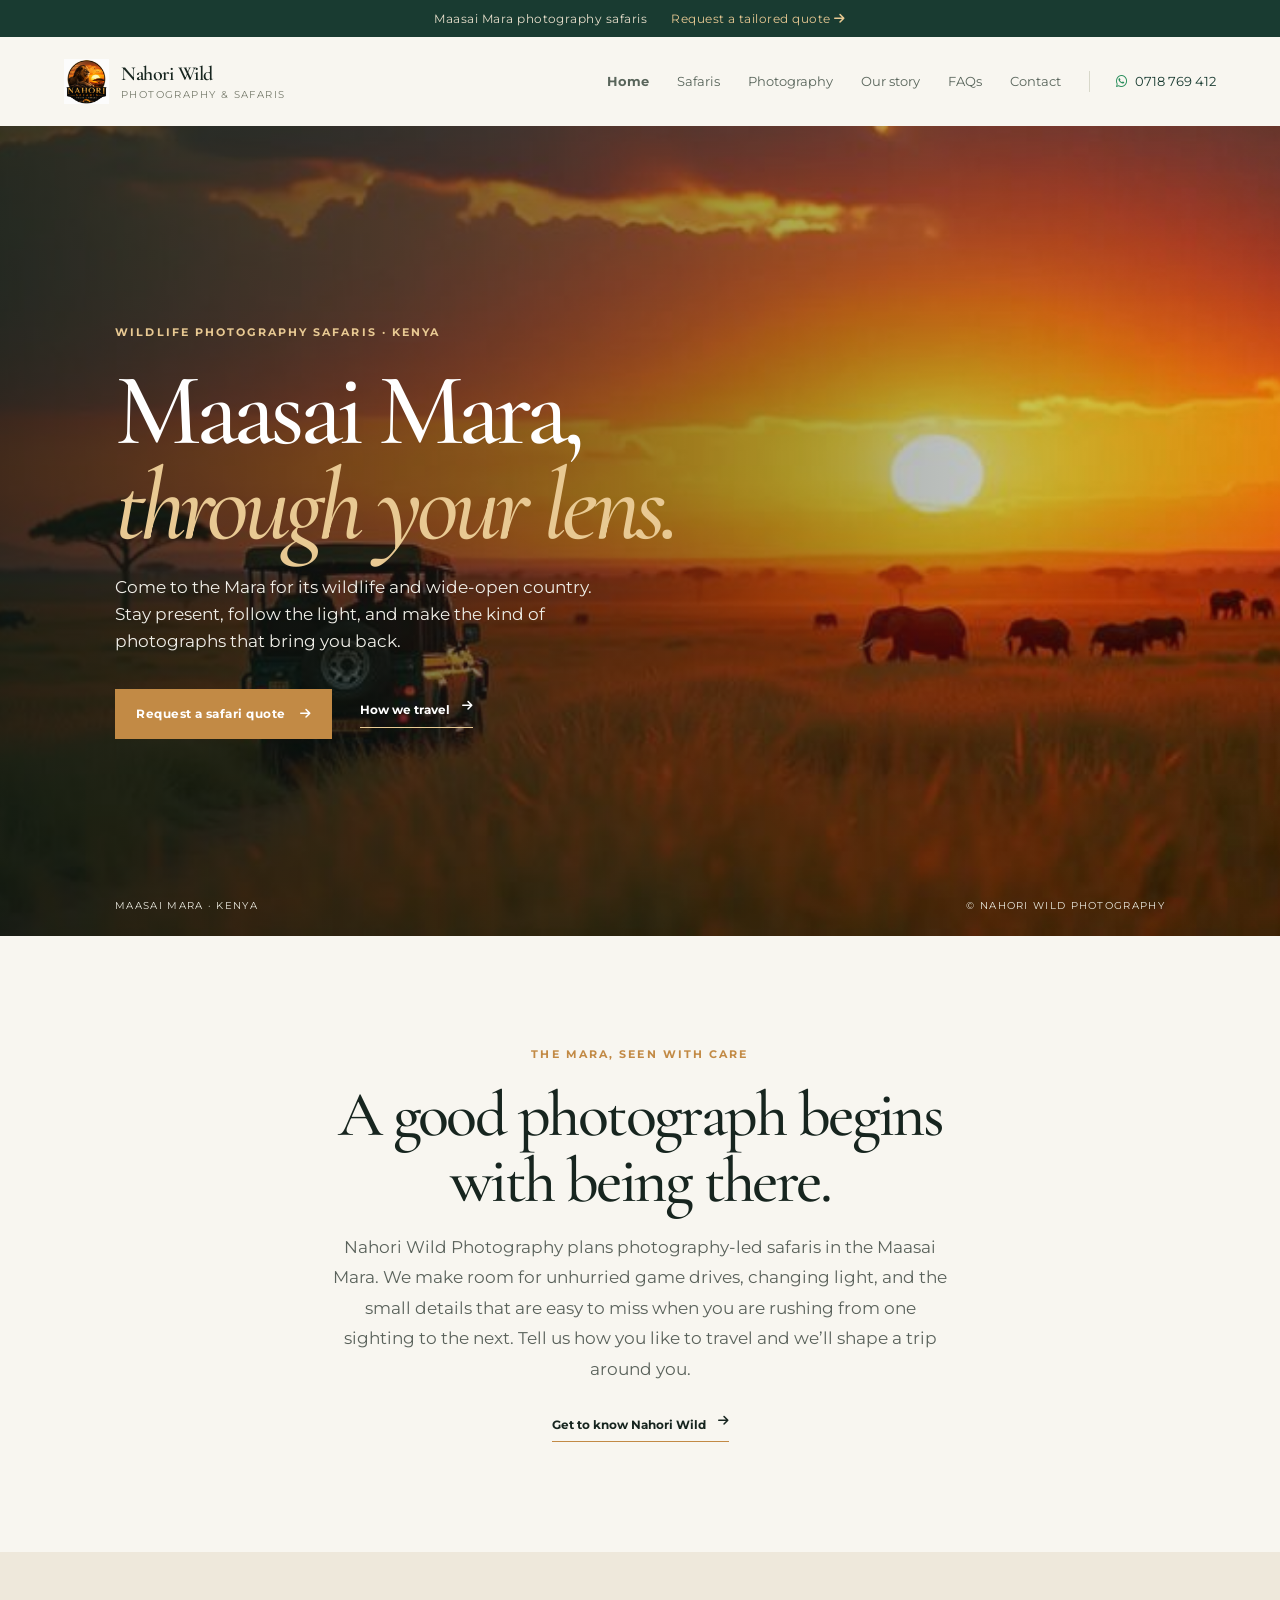
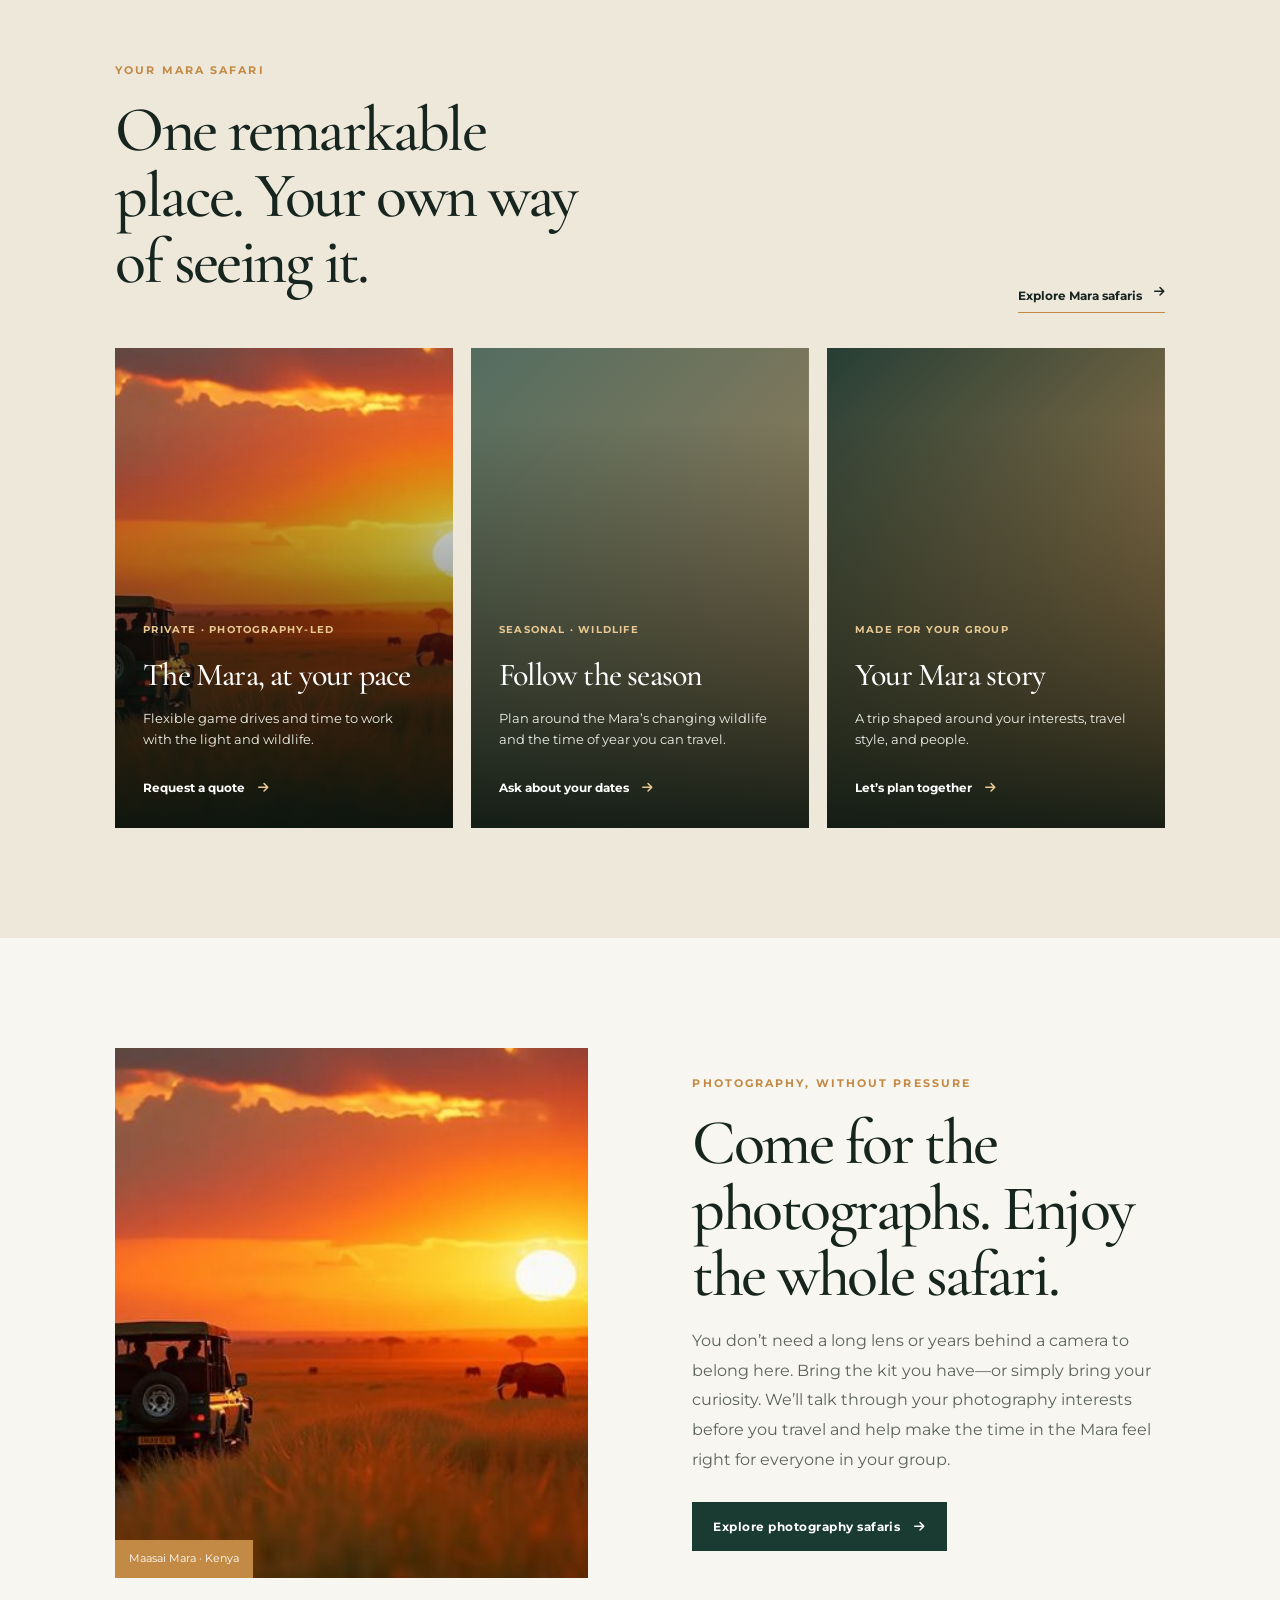
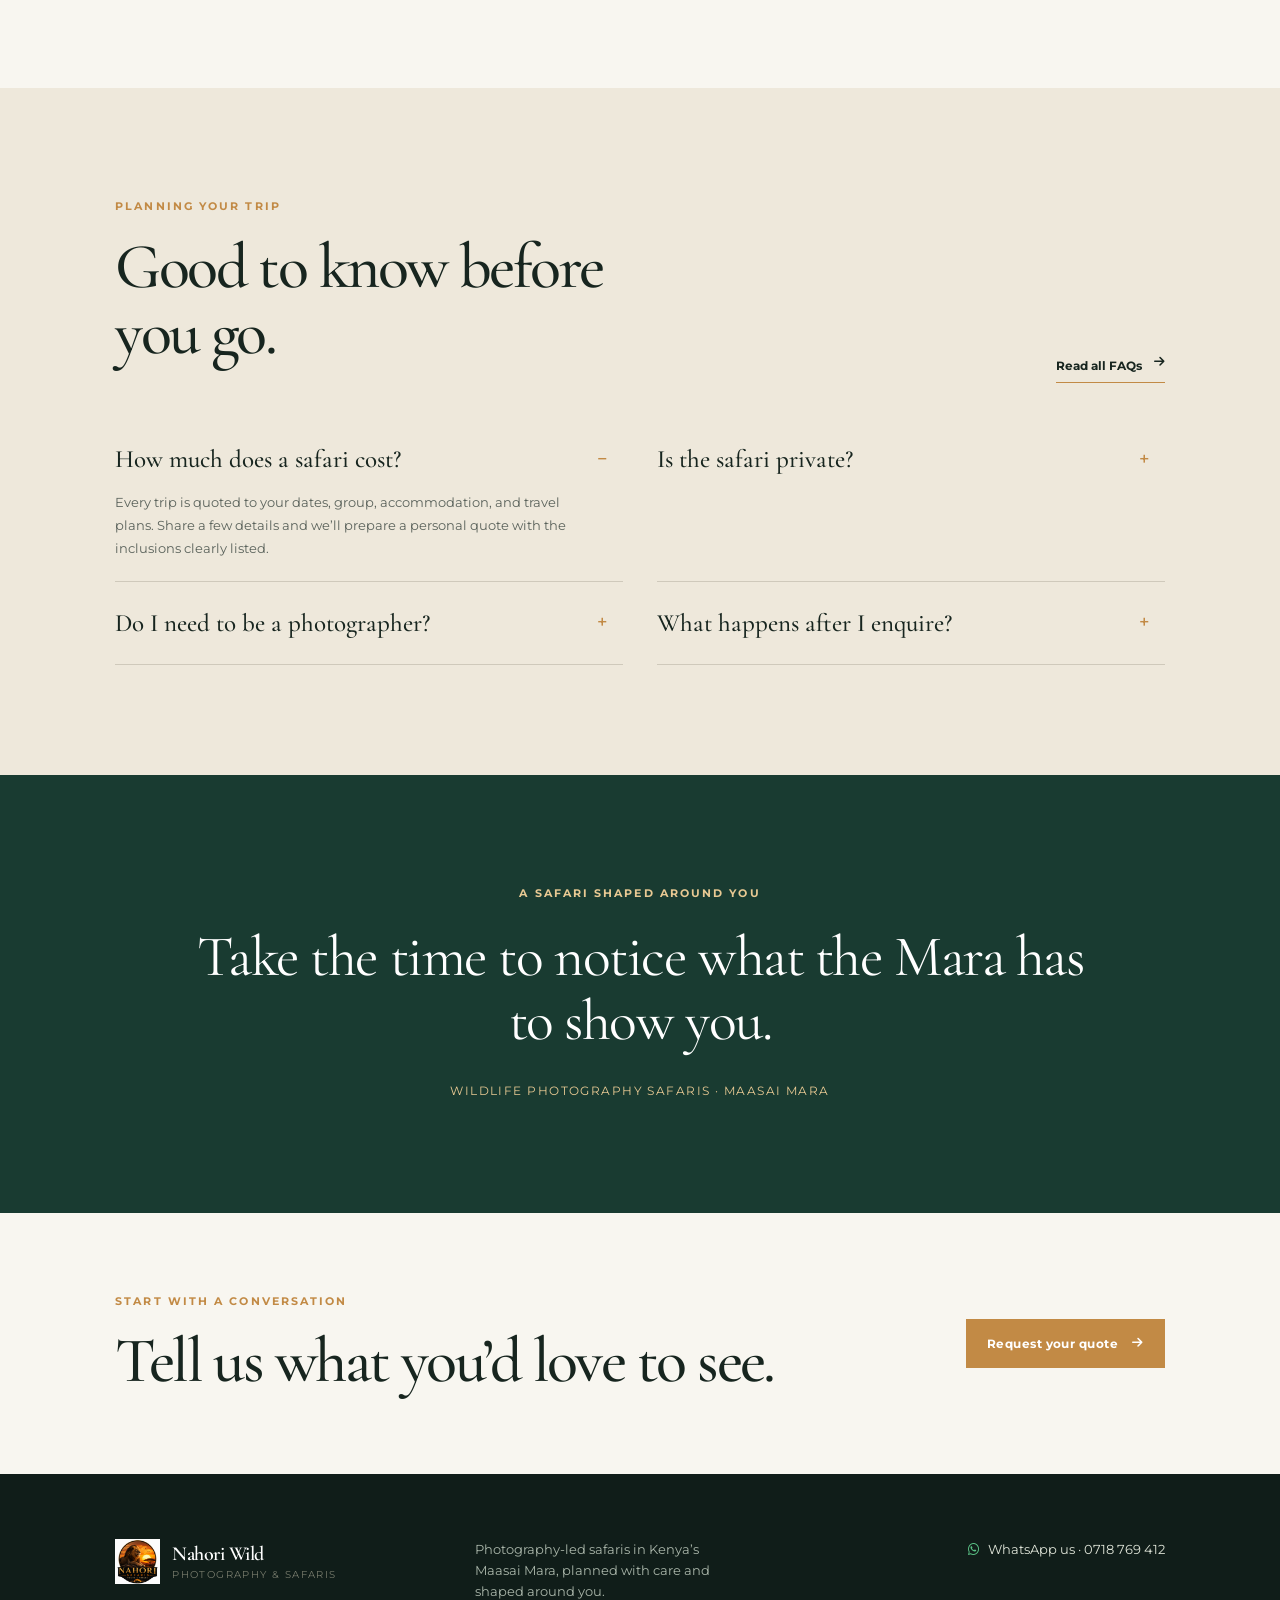
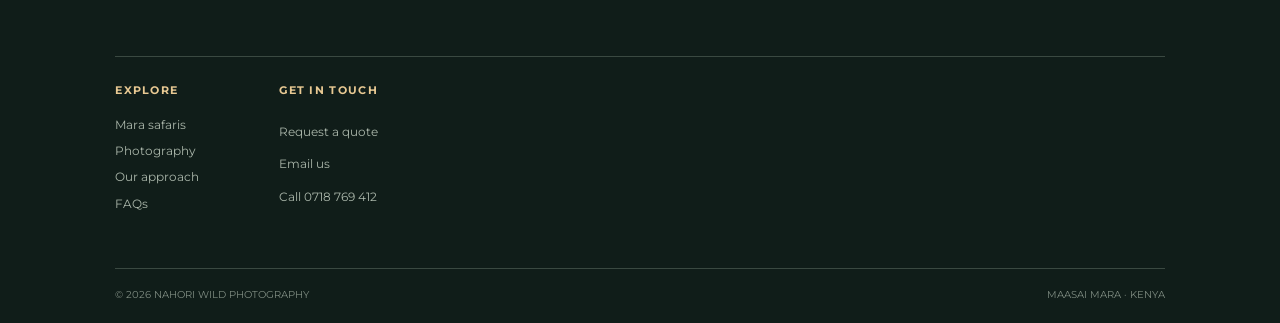
==== commit f9f8fa72: "changes" ====
--- a/index.html
+++ b/index.html
@@ -2,16 +2,51 @@
 <html lang="en">
 <head>
   <meta charset="UTF-8"><meta name="viewport" content="width=device-width, initial-scale=1.0">
-  <meta name="description" content="Plan a photography-led Maasai Mara safari with Nahori Wild Photography. Thoughtful, tailor-made trips with a personal quote for every enquiry.">
-  <title>Nahori Wild Photography | Maasai Mara Safaris</title>
+  <meta name="description" content="Plan a Maasai Mara photography safari with Nahori Wild. Tailored wildlife trips, thoughtful guidance, and a clear quote built around your dates and group.">
+  <title>Maasai Mara Photography Safaris | Nahori Wild</title>
+  <link rel="canonical" href="https://www.nahoriwildphotography.com/">
+  <meta property="og:type" content="website">
+  <meta property="og:site_name" content="Nahori Wild Photography">
+  <meta property="og:title" content="Maasai Mara Photography Safaris | Nahori Wild">
+  <meta property="og:description" content="Plan a Maasai Mara photography safari with Nahori Wild. Tailored wildlife trips, thoughtful guidance, and a clear quote built around your dates and group.">
+  <meta property="og:url" content="https://www.nahoriwildphotography.com/">
+  <meta property="og:image" content="https://www.nahoriwildphotography.com/images/hero.jpeg">
+  <meta property="og:image:alt" content="Wildlife and open country in the Maasai Mara">
+  <meta name="twitter:card" content="summary_large_image">
+  <meta name="twitter:title" content="Maasai Mara Photography Safaris | Nahori Wild">
+  <meta name="twitter:description" content="Plan a Maasai Mara photography safari with Nahori Wild. Tailored wildlife trips, thoughtful guidance, and a clear quote built around your dates and group.">
+  <meta name="twitter:image" content="https://www.nahoriwildphotography.com/images/hero.jpeg">
   <link rel="preconnect" href="https://fonts.googleapis.com"><link rel="preconnect" href="https://fonts.gstatic.com" crossorigin>
   <link href="https://fonts.googleapis.com/css2?family=DM+Sans:wght@400;500;600;700&family=Fraunces:opsz,wght@9..144,500;600;700&display=swap" rel="stylesheet"><link rel="stylesheet" href="https://cdnjs.cloudflare.com/ajax/libs/font-awesome/6.5.2/css/all.min.css"><link rel="stylesheet" href="index.css">
+  <script type="application/ld+json">
+  {
+    "@context": "https://schema.org",
+    "@type": "TravelAgency",
+    "name": "Nahori Wild Photography",
+    "url": "https://www.nahoriwildphotography.com/",
+    "image": "https://www.nahoriwildphotography.com/images/hero.jpeg",
+    "logo": "https://www.nahoriwildphotography.com/images/logo.png",
+    "description": "Photography-led wildlife safaris in Kenya's Maasai Mara.",
+    "areaServed": {
+      "@type": "Place",
+      "name": "Maasai Mara, Kenya"
+    },
+    "email": "nahoriwildphotography@gmail.com",
+    "telephone": "+254718769412",
+    "contactPoint": {
+      "@type": "ContactPoint",
+      "contactType": "Safari enquiries",
+      "telephone": "+254718769412",
+      "email": "nahoriwildphotography@gmail.com"
+    }
+  }
+  </script>
 </head>
 <body>
   <div class="announcement"><span>Maasai Mara photography safaris</span><a href="contact.html">Request a tailored quote <i class="fa-solid fa-arrow-right"></i></a></div>
   <header class="site-header"><a class="brand" href="index.html"><img src="images/logo.png" alt="Nahori Wild Photography logo"><span><strong>Nahori Wild</strong><small>Photography &amp; Safaris</small></span></a><button class="menu-toggle" aria-label="Open navigation"><i class="fa-solid fa-bars"></i></button><nav class="main-nav"><a class="active" href="index.html">Home</a><a href="safaris.html">Safaris</a><a href="photography.html">Photography</a><a href="about.html">Our story</a><a href="faq.html">FAQs</a><a href="contact.html">Contact</a><a class="nav-call" href="https://wa.me/254718769412"><i class="fa-brands fa-whatsapp"></i> 0718 769 412</a></nav></header>
   <main>
-    <section class="hero-home"><div class="hero-copy"><p class="eyebrow light">Wildlife photography safaris · Maasai Mara</p><h1>More time<br><em>for the moment.</em></h1><p class="hero-lede">Come to the Mara for its wildlife and wide-open country. Stay present, follow the light, and make the kind of photographs that bring you back.</p><div class="hero-actions"><a class="button button-gold" href="contact.html">Request a safari quote <i class="fa-solid fa-arrow-right"></i></a><a class="text-link light" href="photography.html">How we travel <i class="fa-solid fa-arrow-right"></i></a></div></div><div class="hero-credit"><span>Maasai Mara · Kenya</span><span>© Nahori Wild Photography</span></div></section>
+    <section class="hero-home"><div class="hero-copy"><p class="eyebrow light">Wildlife photography safaris · Kenya</p><h1>Maasai Mara,<br><em>through your lens.</em></h1><p class="hero-lede">Come to the Mara for its wildlife and wide-open country. Stay present, follow the light, and make the kind of photographs that bring you back.</p><div class="hero-actions"><a class="button button-gold" href="contact.html">Request a safari quote <i class="fa-solid fa-arrow-right"></i></a><a class="text-link light" href="photography.html">How we travel <i class="fa-solid fa-arrow-right"></i></a></div></div><div class="hero-credit"><span>Maasai Mara · Kenya</span><span>© Nahori Wild Photography</span></div></section>
     <section class="intro section-pad narrow"><p class="eyebrow">The Mara, seen with care</p><h2>A good photograph begins with being there.</h2><p class="intro-text">Nahori Wild Photography plans photography-led safaris in the Maasai Mara. We make room for unhurried game drives, changing light, and the small details that are easy to miss when you are rushing from one sighting to the next. Tell us how you like to travel and we’ll shape a trip around you.</p><a class="text-link" href="about.html">Get to know Nahori Wild <i class="fa-solid fa-arrow-right"></i></a></section>
     <section class="feature-band section-pad"><div class="section-heading"><p class="eyebrow">Your Mara safari</p><h2>One remarkable place. Your own way of seeing it.</h2><a class="text-link" href="safaris.html">Explore Mara safaris <i class="fa-solid fa-arrow-right"></i></a></div><div class="journey-grid"><a class="journey-card journey-mara" href="safaris.html#private"><div><span>Private · Photography-led</span><h3>The Mara, at your pace</h3><p>Flexible game drives and time to work with the light and wildlife.</p><strong>Request a quote <i class="fa-solid fa-arrow-right"></i></strong></div></a><a class="journey-card journey-amboseli" href="safaris.html#migration"><div><span>Seasonal · Wildlife</span><h3>Follow the season</h3><p>Plan around the Mara’s changing wildlife and the time of year you can travel.</p><strong>Ask about your dates <i class="fa-solid fa-arrow-right"></i></strong></div></a><a class="journey-card journey-custom" href="safaris.html#tailor-made"><div><span>Made for your group</span><h3>Your Mara story</h3><p>A trip shaped around your interests, travel style, and people.</p><strong>Let’s plan together <i class="fa-solid fa-arrow-right"></i></strong></div></a></div></section>
     <section class="split-story section-pad"><div class="story-image"><img src="images/hero.jpeg" alt="Wildlife and open country in the Maasai Mara"><span>Maasai Mara · Kenya</span></div><div class="story-copy"><p class="eyebrow">Photography, without pressure</p><h2>Come for the photographs. Enjoy the whole safari.</h2><p>You don’t need a long lens or years behind a camera to belong here. Bring the kit you have—or simply bring your curiosity. We’ll talk through your photography interests before you travel and help make the time in the Mara feel right for everyone in your group.</p><a class="button button-dark" href="photography.html">Explore photography safaris <i class="fa-solid fa-arrow-right"></i></a></div></section>
